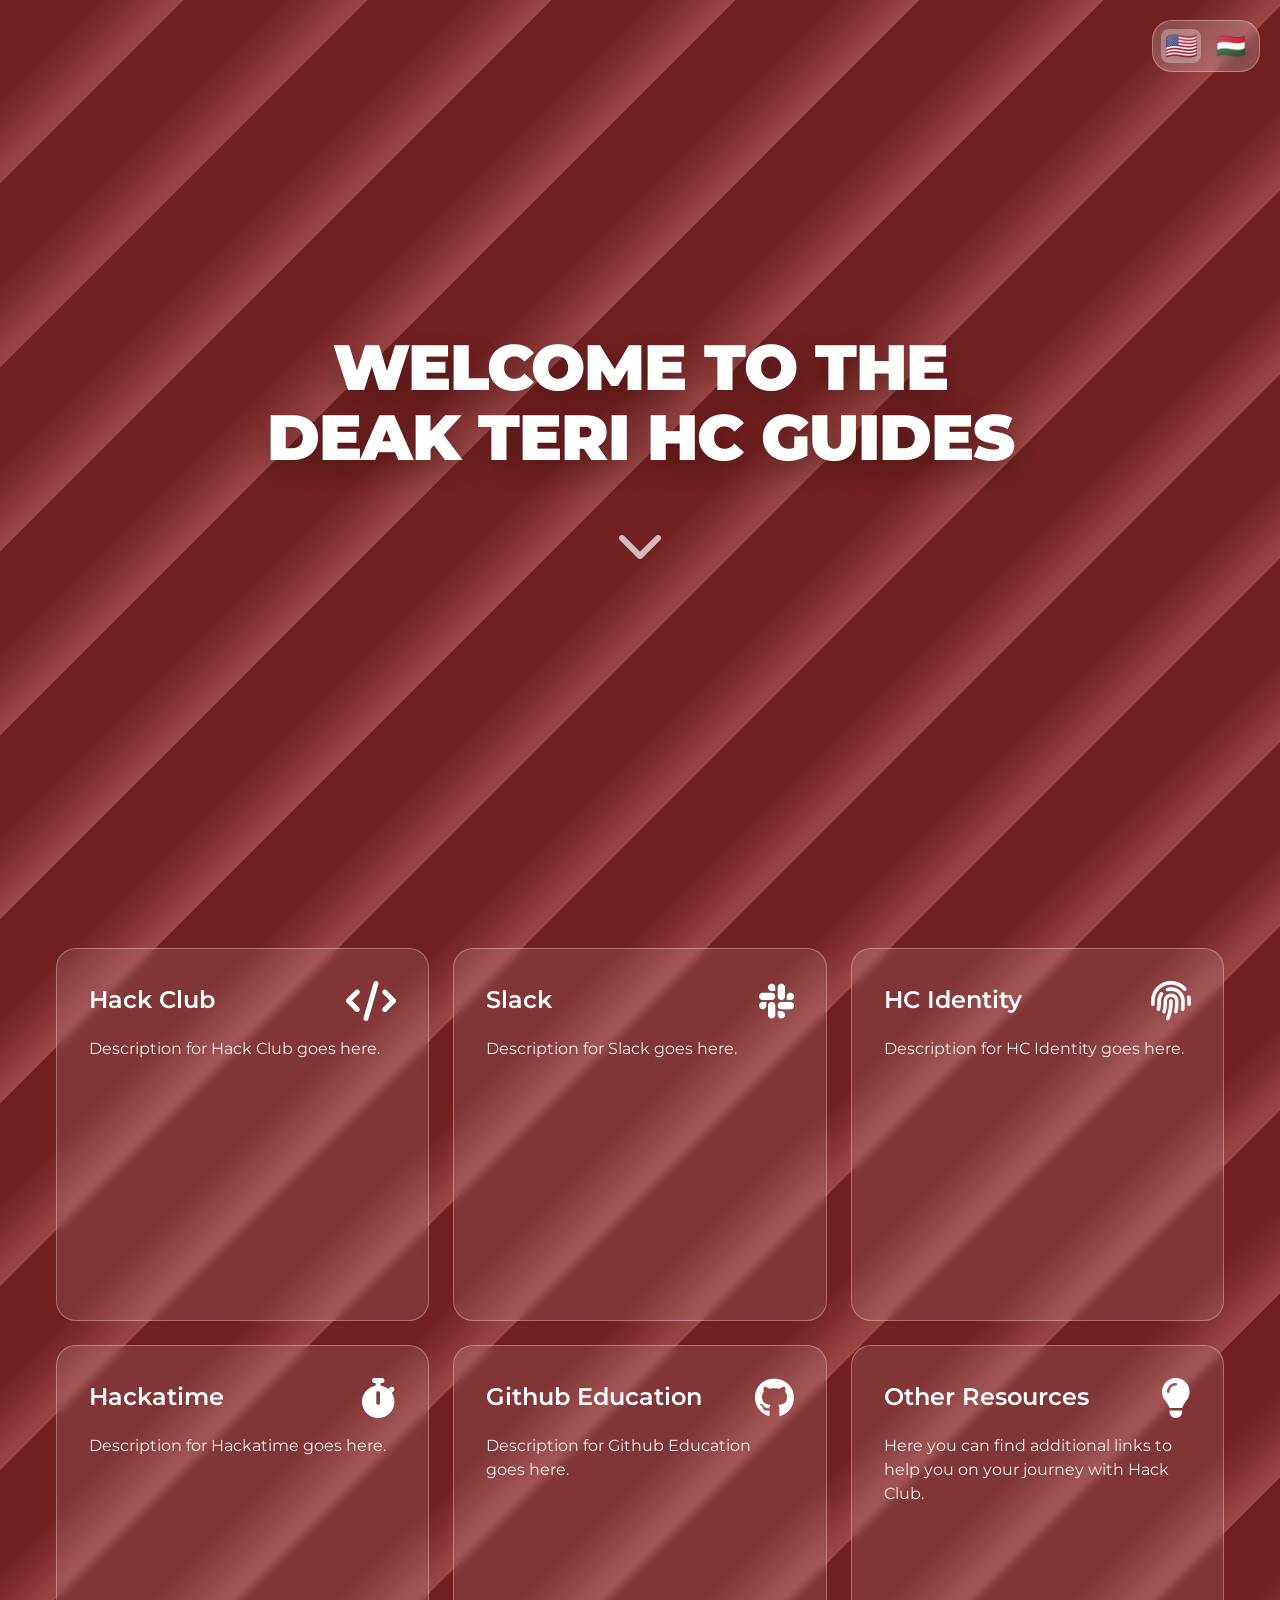
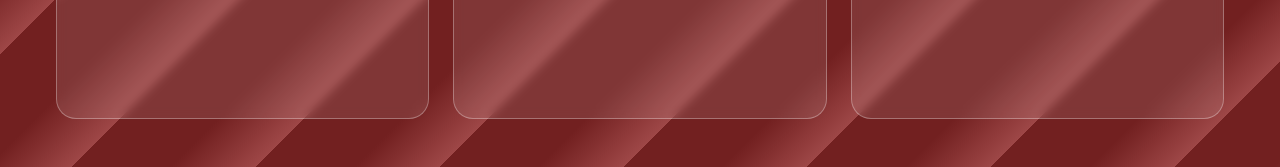
==== index.html @ 921fab76 "Modify the tiles' layout" ====
<!doctype html>
<html lang="en">
<head>
    <meta charset="utf-8" />
    <meta name="viewport" content="width=device-width,initial-scale=1" />
    <title>HC Guides</title>
    <link rel="stylesheet" href="https://cdnjs.cloudflare.com/ajax/libs/font-awesome/6.5.1/css/all.min.css">
    <link rel="stylesheet" href="css/styles.css">
</head>
<body>
    <div class="lang-toggle-container">
        <div class="lang-bg"></div>
        <div class="lang-option" id="lang-en" onclick="setLanguage('en')">
            <span class="flag-icon">🇺🇸</span>
        </div>
        <div class="lang-option" id="lang-hu" onclick="setLanguage('hu')">
            <span class="flag-icon">🇭🇺</span>
        </div>
    </div>

    <section class="welcome-screen">
        <h1 class="glassy-text" data-i18n="website-title">Welcome to the Deak Teri HC Guides</h1>
        <i class="fa-solid fa-chevron-down scroll-indicator"></i>
    </section>

    <main class="hero">
        <div class="tile-grid">
            <a href="guides/hack-club.html" class="tile">
                <div class="tile-header">
                    <h2>Hack Club</h2>
                    <i class="fa-solid fa-code"></i>
                </div>
                <p class="tile-description">Description for Hack Club goes here.</p>
            </a>
            <a href="guides/slack.html" class="tile">
                <div class="tile-header">
                    <h2>Slack</h2>
                    <i class="fa-brands fa-slack"></i>
                </div>
                <p class="tile-description">Description for Slack goes here.</p>
            </a>
            <a href="guides/hc-identity.html" class="tile">
                <div class="tile-header">
                    <h2>HC Identity</h2>
                    <i class="fa-solid fa-fingerprint"></i>
                </div>
                <p class="tile-description">Description for HC Identity goes here.</p>
            </a>
            <a href="guides/hackatime.html" class="tile">
                <div class="tile-header">
                    <h2>Hackatime</h2>
                    <i class="fa-solid fa-stopwatch"></i>
                </div>
                <p class="tile-description">Description for Hackatime goes here.</p>
            </a>
            <a href="guides/github-education.html" class="tile">
                <div class="tile-header">
                    <h2>Github Education</h2>
                    <i class="fa-brands fa-github"></i>
                </div>
                <p class="tile-description">Description for Github Education goes here.</p>
            </a>
            <a href="guides/other-resources.html" class="tile">
                <div class="tile-header">
                    <h2 data-i18n="other-resources-title">Other Resources</h2>
                    <i class="fa-solid fa-lightbulb"></i>
                </div>
                <p class="tile-description" data-i18n="other-resources-intro">Description for Other Resources goes here.</p>
            </a>
        </div>
    </main>

    <script src="js/i18n.js"></script>
    <script src="js/main.js"></script>
</body>
</html>
---- css/styles.css ----
@import url('https://fonts.googleapis.com/css2?family=Montserrat:wght@700;900&display=swap');

:root {
    --color-medium: #9e4747;
    --color-strong: #722020;
    --color-light: #f2dcdc;
    --text-color: #333;
    --sidebar-width: 250px;
}

* {
    box-sizing: border-box;
    margin: 0;
    padding: 0;
}

body {
    font-family: system-ui, -apple-system, Segoe UI, Roboto, 'Helvetica Neue', Arial, sans-serif;
    background-color: var(--color-strong);
    background-image: repeating-linear-gradient(
        135deg,
        var(--color-strong) 0px,
        var(--color-strong) 60px,
        #72202099 70px,
        var(--color-medium) 130px
    );
    color: var(--text-color);
    line-height: 1.6;
    min-height: 100vh;
}

a {
    text-decoration: none;
    color: inherit;
}

.lang-toggle-container {
    position: absolute;
    top: 20px;
    right: 20px;
    display: flex;
    gap: 10px;
    background: rgba(255, 255, 255, 0.2);
    padding: 8px;
    border-radius: 20px;
    backdrop-filter: blur(5px);
    z-index: 1000;
    border: 1px solid rgba(255, 255, 255, 0.3);
}

.lang-bg {
    position: absolute;
    top: 8px;
    left: 8px;
    width: 40px;
    height: 34px;
    background-color: rgba(255, 255, 255, 0.3);
    border-radius: 8px;
    transition: transform 0.3s ease;
    z-index: 0;
}

.lang-toggle-container[data-active-lang="hu"] .lang-bg {
    transform: translateX(50px);
}

.lang-option {
    cursor: pointer;
    padding: 5px;
    border-radius: 50%;
    transition: all 0.3s ease;
    display: flex;
    align-items: center;
    justify-content: center;
    position: relative;
    z-index: 1;
}

.lang-option.active {
    transform: scale(1.1);
}

.flag-icon {
    font-size: 1.5rem;
    line-height: 1;
    display: inline-block;
    filter: drop-shadow(0 2px 4px rgba(0,0,0,0.1));
}


.welcome-screen {
    height: 100vh;
    width: 100%;
    background-color: transparent;
    display: flex;
    flex-direction: column;
    justify-content: center;
    align-items: center;
    text-align: center;
    padding: 2rem;
}

.scroll-indicator {
    font-size: 3rem;
    color: rgba(255, 255, 255, 0.7);
    margin-top: 3rem;
    animation: jump 2s infinite;
    cursor: pointer;
}

@keyframes jump {
    0%, 20%, 50%, 80%, 100% {
        transform: translateY(0);
    }
    40% {
        transform: translateY(-20px);
    }
    60% {
        transform: translateY(-10px);
    }
}

.glassy-text {
    font-family: 'Montserrat', sans-serif;
    font-size: 4rem;
    font-weight: 900;
    text-transform: uppercase;
    color: #ffffff;
    text-shadow: 0 10px 30px rgba(0, 0, 0, 0.3);
    letter-spacing: -1px;
    max-width: 800px;
    line-height: 1.1;
}

.hero {
    text-align: center;
    padding: 3rem 1rem;
    background-color: transparent;
}

.hero h1 {
    margin-bottom: 2rem;
    font-size: 2.5rem;
    display: none;
}

.tile-grid {
    display: grid;
    grid-template-columns: repeat(auto-fit, minmax(280px, 1fr));
    gap: 1.5rem;
    max-width: 1200px;
    margin: 0 auto;
    padding: 0 1rem;
}

.tile {
    display: flex;
    flex-direction: column;
    align-items: flex-start;
    justify-content: flex-start;
    padding: 2rem;
    border-radius: 20px;
    color: #ffffff;
    text-align: left;
    background: rgba(255, 255, 255, 0.1);
    backdrop-filter: blur(5px);
    border: 1px solid rgba(255, 255, 255, 0.3);
    aspect-ratio: 1 / 1;
    font-family: 'Montserrat', sans-serif;
    opacity: 0;
    transform: translateY(20px);
    transition: opacity 0.6s ease-out, transform 0.6s ease-out, background 0.3s, box-shadow 0.3s;
}

.tile.visible {
    opacity: 1;
    transform: translateY(0);
}

.tile:nth-child(1) { transition-delay: 0.1s; }
.tile:nth-child(2) { transition-delay: 0.2s; }
.tile:nth-child(3) { transition-delay: 0.3s; }
.tile:nth-child(4) { transition-delay: 0.4s; }
.tile:nth-child(5) { transition-delay: 0.5s; }
.tile:nth-child(6) { transition-delay: 0.6s; }

.tile.visible:hover {
    transform: translateY(-5px);
    background: rgba(255, 255, 255, 0.2);
    box-shadow: 0 10px 20px rgba(0,0,0,0.2);
}

.tile-header {
    display: flex;
    justify-content: space-between;
    align-items: flex-start;
    width: 100%;
    margin-bottom: 1rem;
}

.tile i {
    font-size: 2.5rem;
    margin: 0;
}

.tile h2 {
    font-size: 1.5rem;
    font-weight: 600;
    margin-right: 1rem;
}

.tile-description {
    font-size: 1rem;
    line-height: 1.5;
    opacity: 0.9;
}

@media (max-width: 768px) {
    .glassy-text {
        font-size: 2.5rem;
    }
}

.guide-container {
    display: flex;
    min-height: calc(100vh - 70px); 
}

.sidebar {
    width: var(--sidebar-width);
    background-color: #fff;
    border-right: 1px solid #ddd;
    padding: 1rem;
    flex-shrink: 0;
    transition: transform 0.3s ease;
}

.sidebar ul {
    list-style: none;
}

.sidebar li {
    margin-bottom: 0.5rem;
}

.sidebar a {
    display: block;
    padding: 0.75rem 1rem;
    border-radius: 4px;
    color: #555;
    font-weight: 500;
}

.sidebar a:hover, .sidebar a.active {
    background-color: var(--color-light);
    color: #000;
}

.content {
    flex-grow: 1;
    padding: 2rem;
    max-width: 900px;
    margin: 0 auto;
}

.content h1 {
    margin-bottom: 1.5rem;
    color: var(--color-strong);
    border-bottom: 2px solid var(--color-light);
    padding-bottom: 0.5rem;
}

.content h2 {
    margin-top: 2rem;
    margin-bottom: 1rem;
    color: var(--color-medium);
}

.content p {
    margin-bottom: 1rem;
}

.menu-toggle {
    display: none;
    font-size: 1.5rem;
    cursor: pointer;
    margin-right: 1rem;
}

@media (max-width: 768px) {
    .menu-toggle {
        display: block;
    }

    .sidebar {
        position: fixed;
        top: 70px;
        left : 0;
        bottom: 0;
        transform: translateX(-100%);
        z-index: 900;
        width: 80%;
        max-width: 300px;
        box-shadow: 2px 0 5px rgba(0,0,0,0.1);
    }

    .sidebar.open {
        transform: translateX(0);
    }
    
    .tile-grid {
        grid-template-columns: 1fr;
    }
}
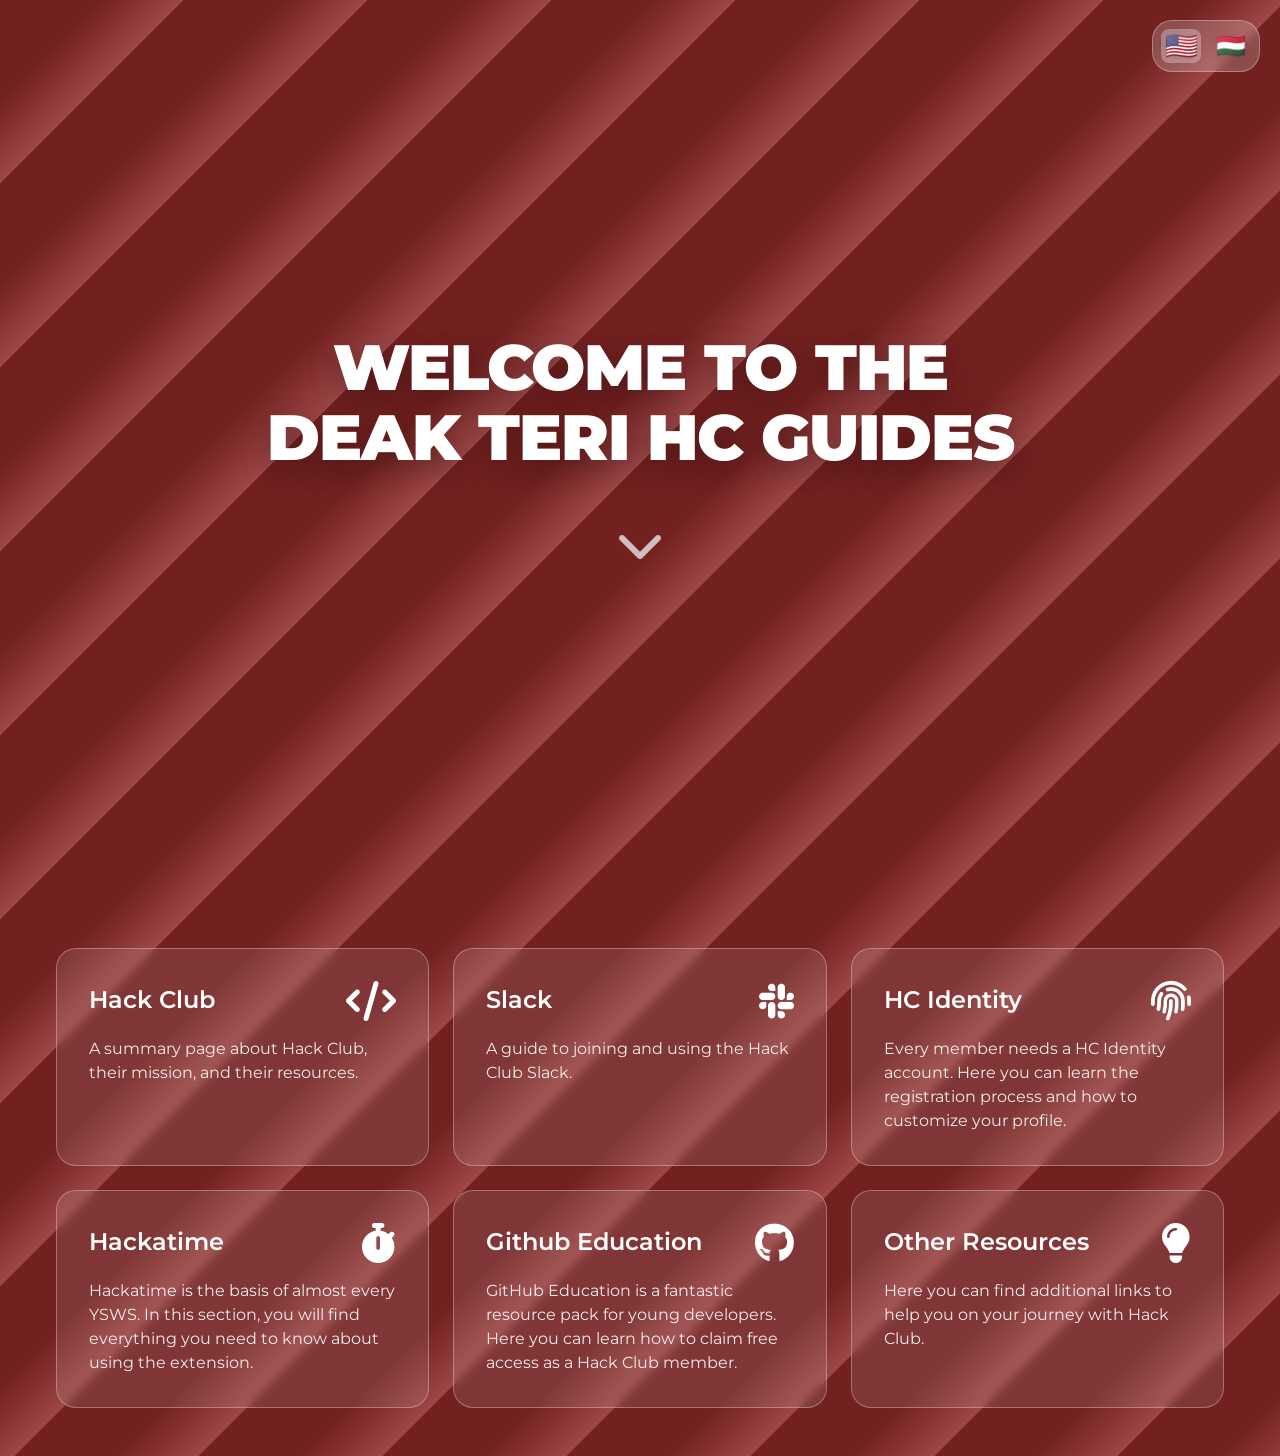
==== commit ec362682: "Add tile description and modify the tiles' size" ====
--- a/index.html
+++ b/index.html
@@ -20,7 +20,7 @@
 
     <section class="welcome-screen">
         <h1 class="glassy-text" data-i18n="website-title">Welcome to the Deak Teri HC Guides</h1>
-        <i class="fa-solid fa-chevron-down scroll-indicator"></i>
+        <i id="scroll-arrow" class="fa-solid fa-chevron-down scroll-indicator" role="button" tabindex="0"></i>
     </section>
 
     <main class="hero">
@@ -30,35 +30,35 @@
                     <h2>Hack Club</h2>
                     <i class="fa-solid fa-code"></i>
                 </div>
-                <p class="tile-description">Description for Hack Club goes here.</p>
+                <p class="tile-description" data-i18n="hack-club-intro">Description for Hack Club goes here.</p>
             </a>
             <a href="guides/slack.html" class="tile">
                 <div class="tile-header">
                     <h2>Slack</h2>
                     <i class="fa-brands fa-slack"></i>
                 </div>
-                <p class="tile-description">Description for Slack goes here.</p>
+                <p class="tile-description" data-i18n="slack-intro">Description for Slack goes here.</p>
             </a>
             <a href="guides/hc-identity.html" class="tile">
                 <div class="tile-header">
                     <h2>HC Identity</h2>
                     <i class="fa-solid fa-fingerprint"></i>
                 </div>
-                <p class="tile-description">Description for HC Identity goes here.</p>
+                <p class="tile-description" data-i18n="hc-identity-intro">Description for HC Identity goes here.</p>
             </a>
             <a href="guides/hackatime.html" class="tile">
                 <div class="tile-header">
                     <h2>Hackatime</h2>
                     <i class="fa-solid fa-stopwatch"></i>
                 </div>
-                <p class="tile-description">Description for Hackatime goes here.</p>
+                <p class="tile-description" data-i18n="hackatime-intro">Description for Hackatime goes here.</p>
             </a>
             <a href="guides/github-education.html" class="tile">
                 <div class="tile-header">
                     <h2>Github Education</h2>
                     <i class="fa-brands fa-github"></i>
                 </div>
-                <p class="tile-description">Description for Github Education goes here.</p>
+                <p class="tile-description" data-i18n="github-education-intro">Description for Github Education goes here.</p>
             </a>
             <a href="guides/other-resources.html" class="tile">
                 <div class="tile-header">
--- a/css/styles.css
+++ b/css/styles.css
@@ -165,7 +165,6 @@
     background: rgba(255, 255, 255, 0.1);
     backdrop-filter: blur(5px);
     border: 1px solid rgba(255, 255, 255, 0.3);
-    aspect-ratio: 1 / 1;
     font-family: 'Montserrat', sans-serif;
     opacity: 0;
     transform: translateY(20px);
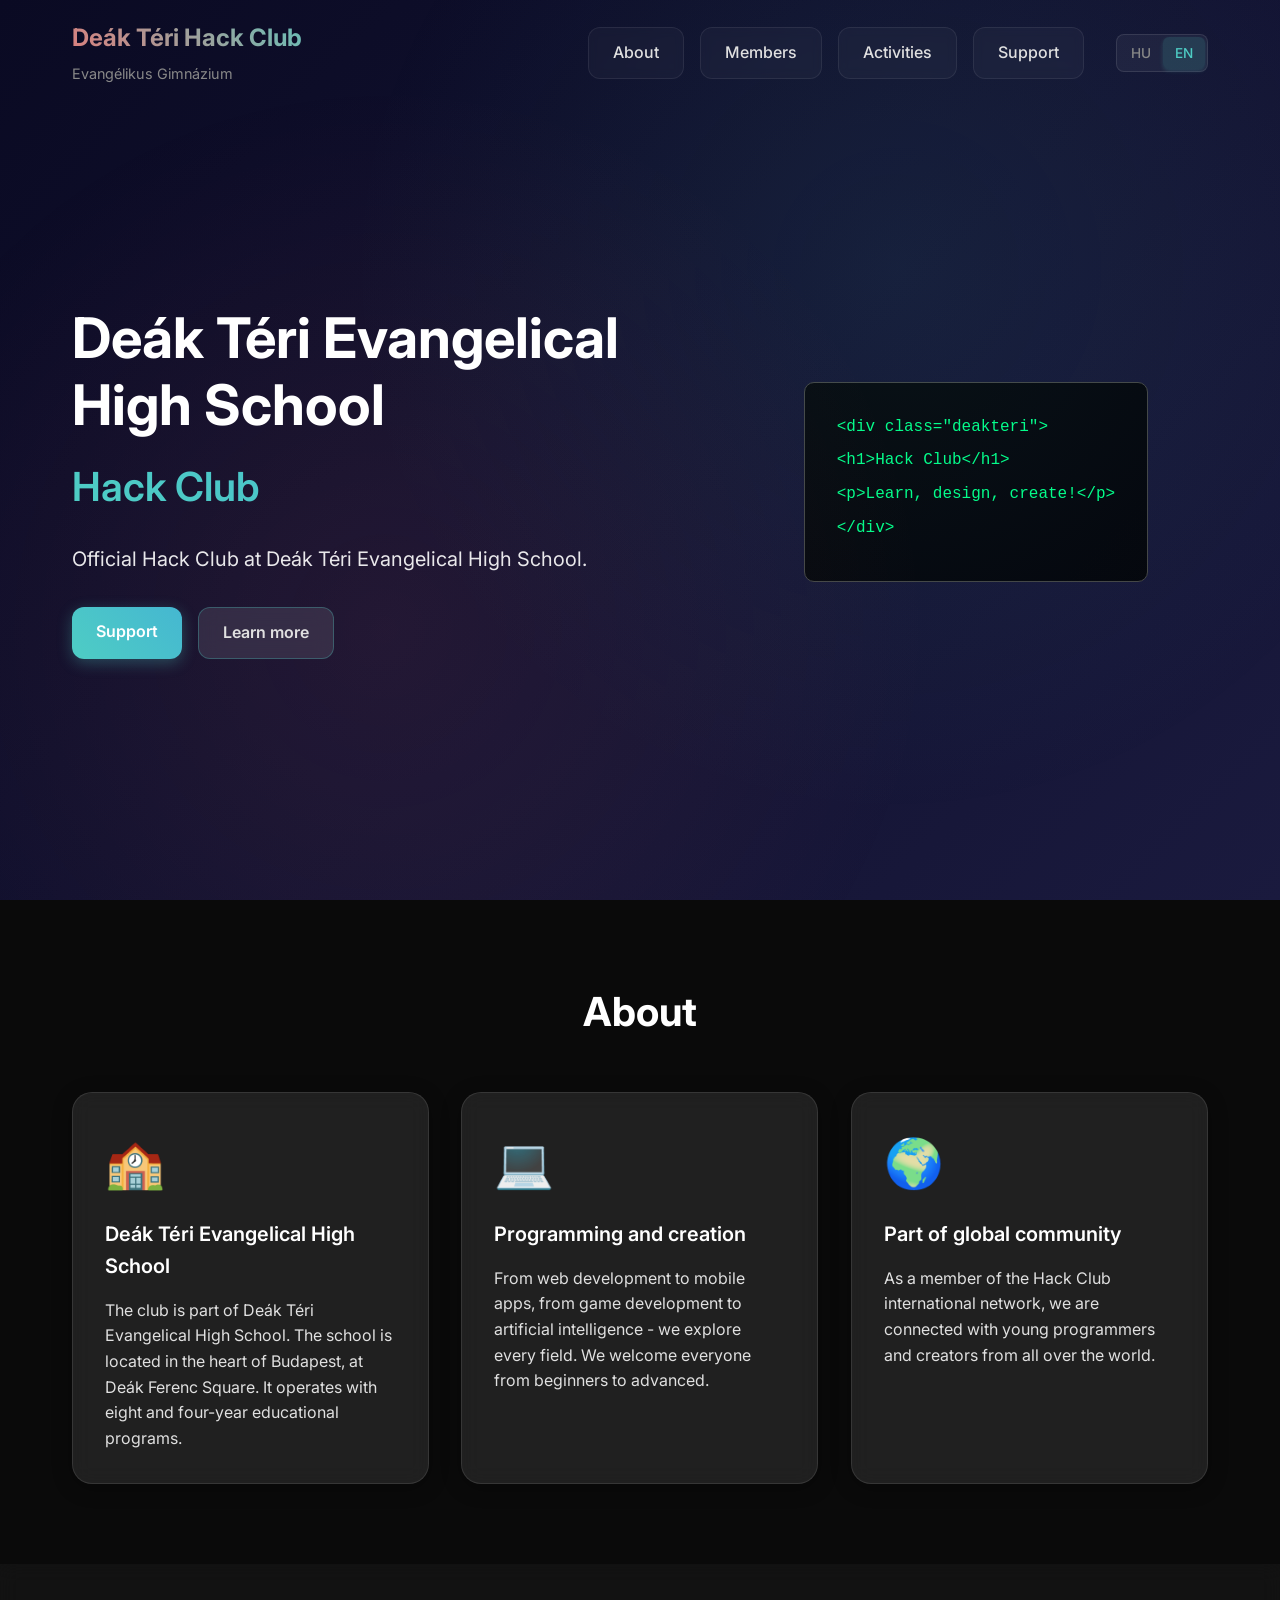
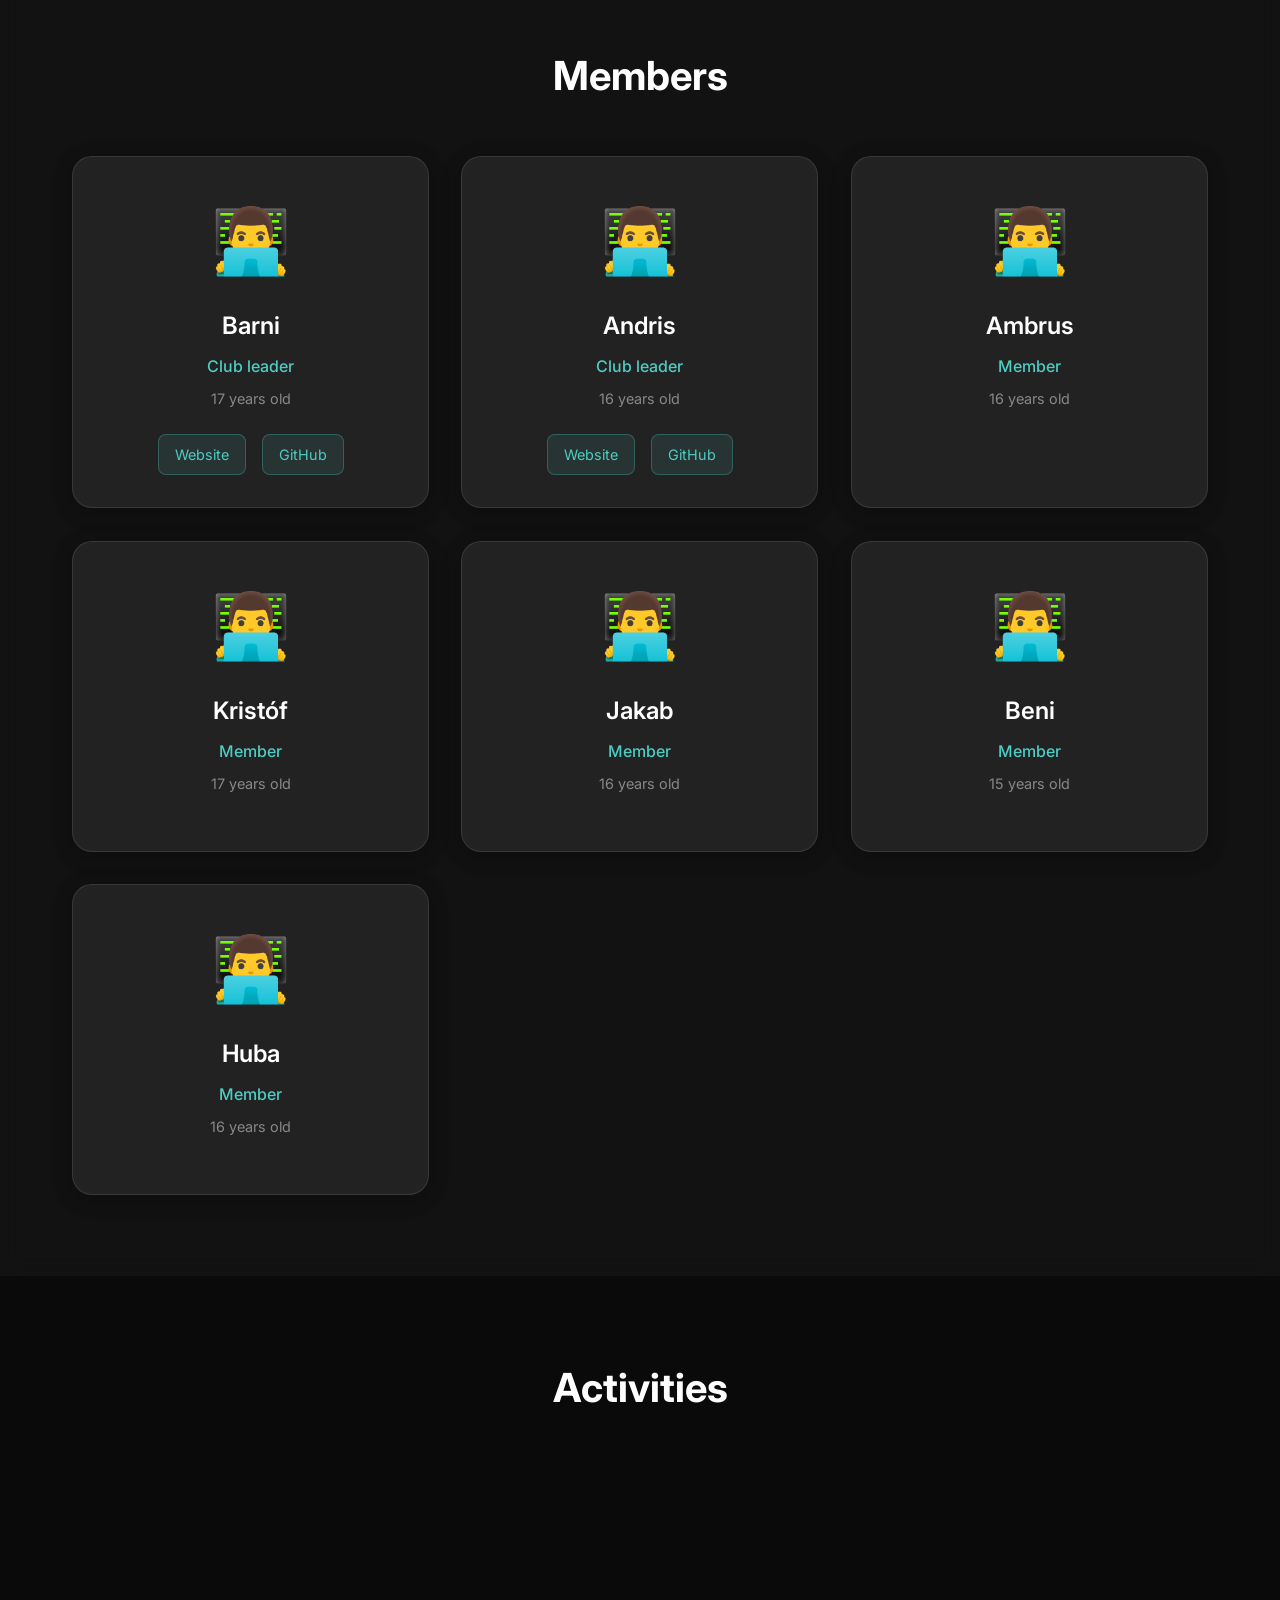
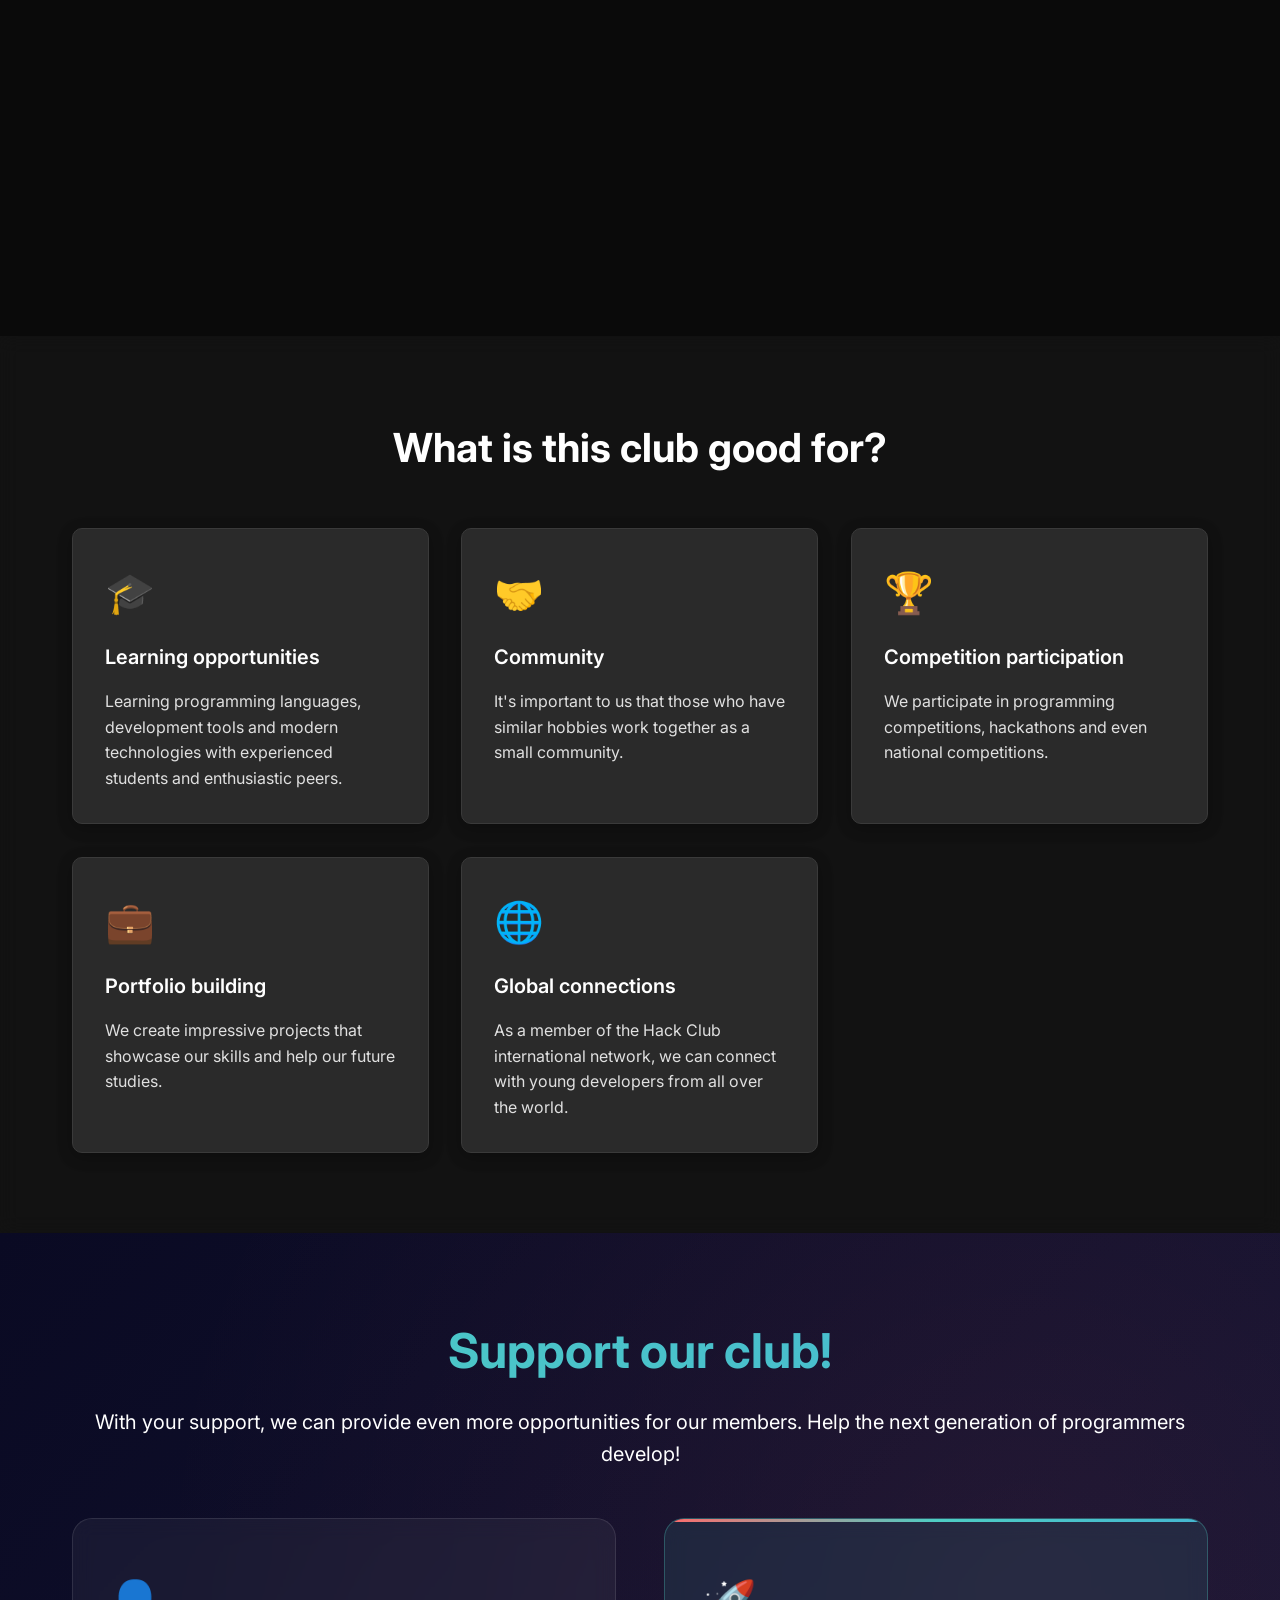
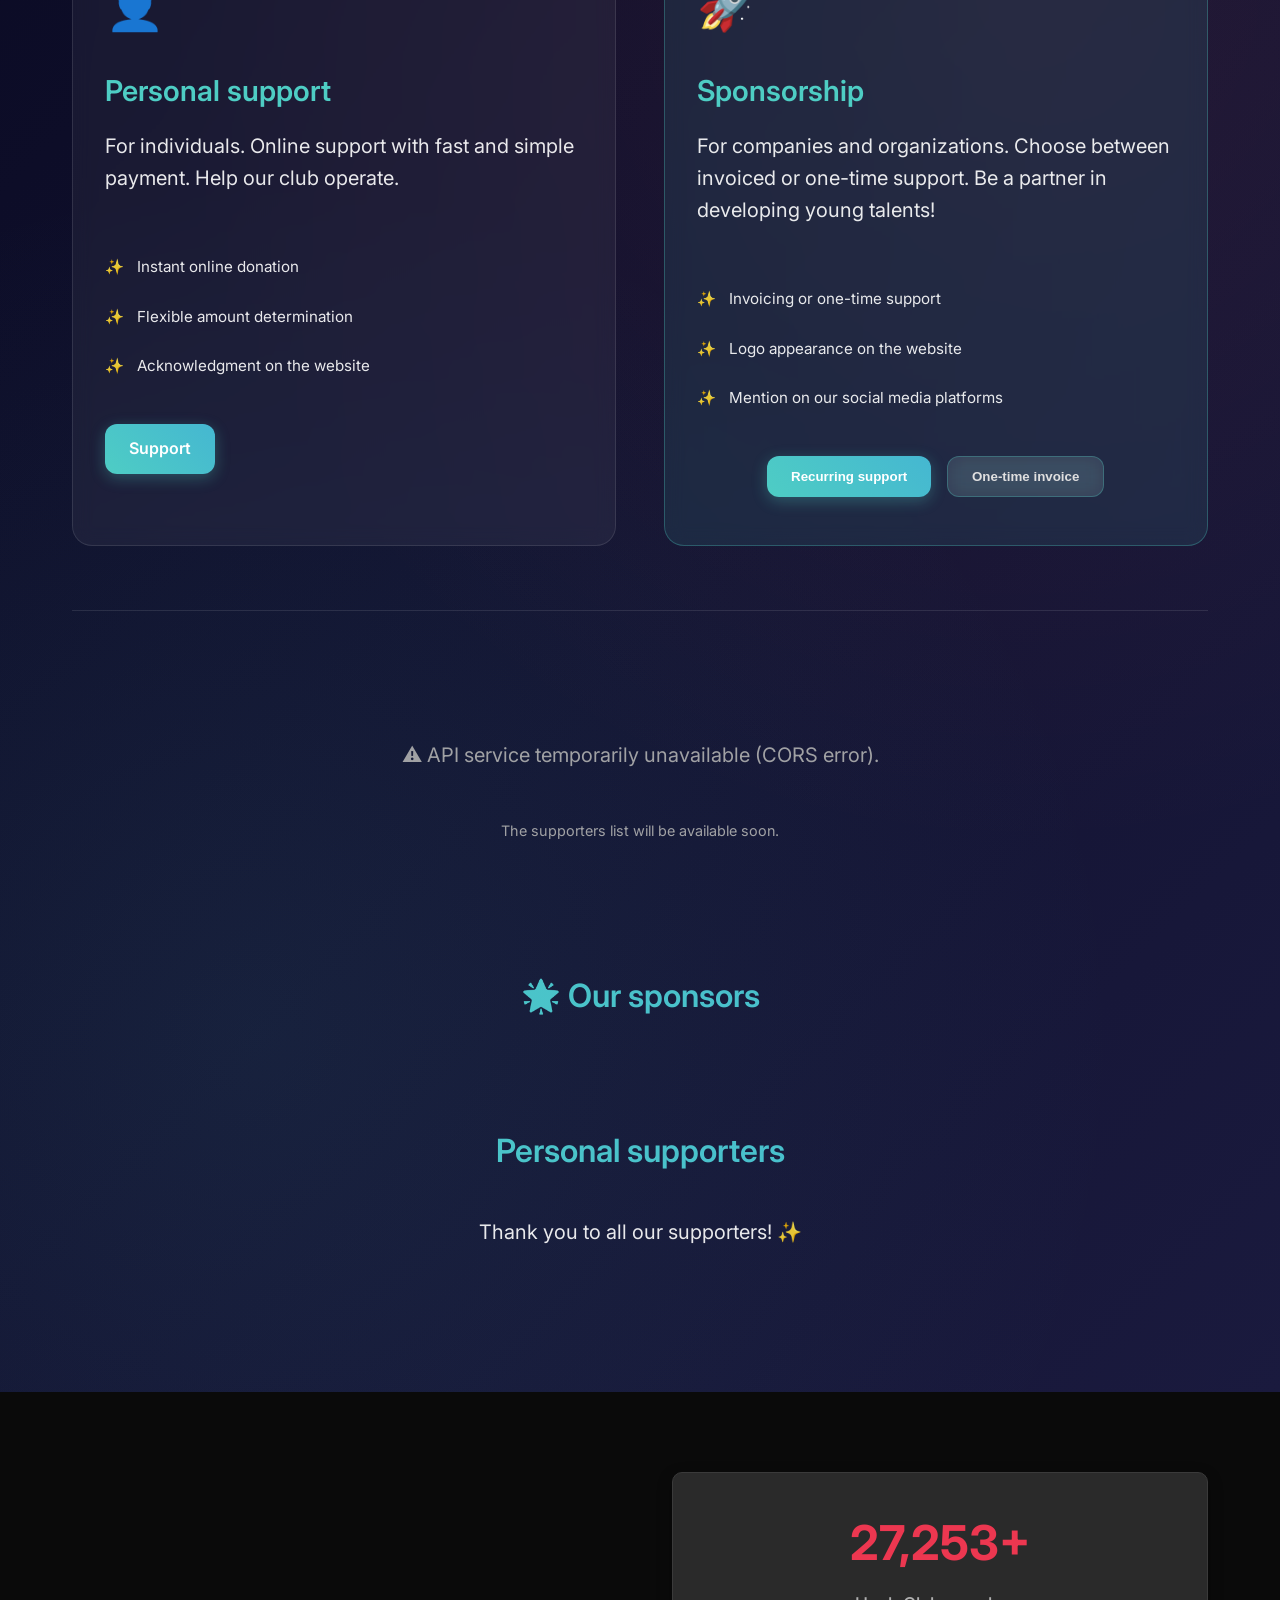
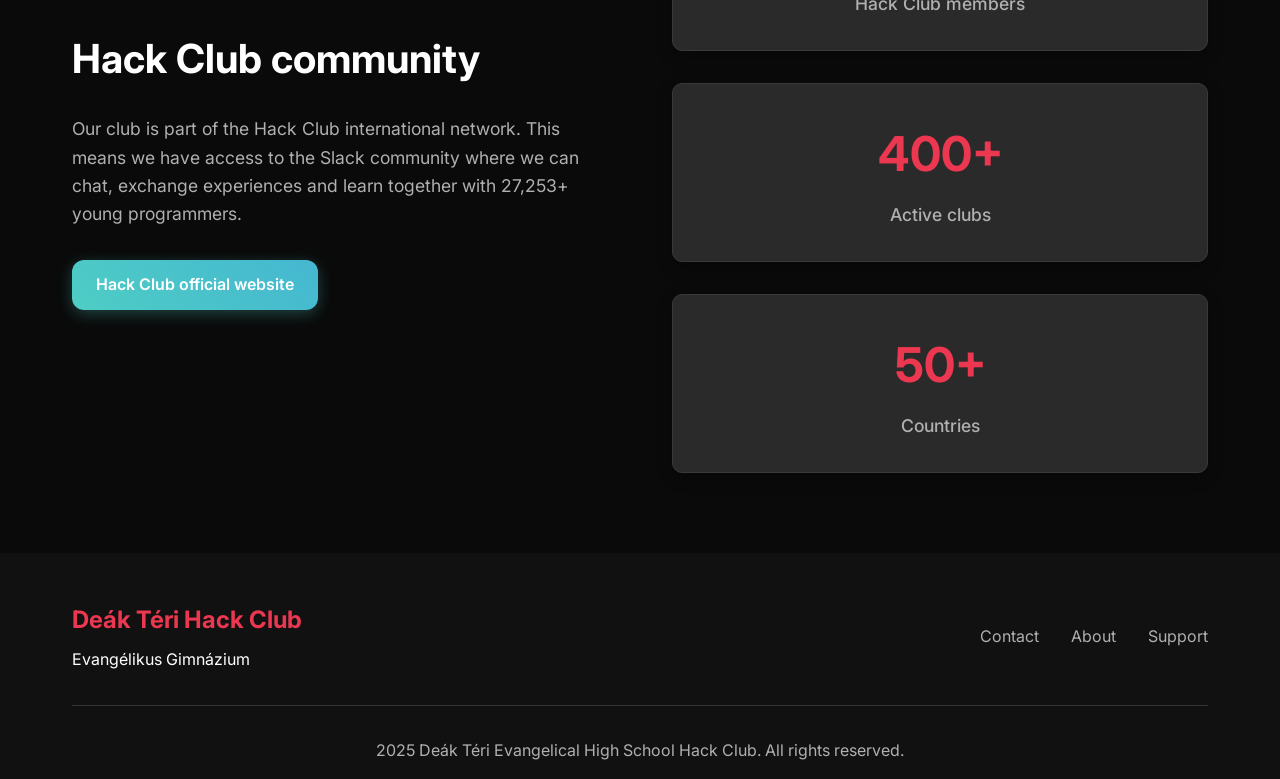
==== commit 8966dbb1: "Revert "Guides"" ====
--- a/index.html
+++ b/index.html
@@ -1,76 +1,633 @@
-<!doctype html>
-<html lang="en">
+<!DOCTYPE html>
+<html lang="hu">
 <head>
-    <meta charset="utf-8" />
-    <meta name="viewport" content="width=device-width,initial-scale=1" />
-    <title>HC Guides</title>
-    <link rel="stylesheet" href="https://cdnjs.cloudflare.com/ajax/libs/font-awesome/6.5.1/css/all.min.css">
-    <link rel="stylesheet" href="css/styles.css">
+    <meta charset="UTF-8">
+    <meta name="viewport" content="width=device-width, initial-scale=1.0">
+    <title>Deák Téri Hack Club</title>
+    <link href="https://fonts.googleapis.com/css2?family=Inter:wght@300;400;500;600;700&display=swap" rel="stylesheet">
+    <link rel="stylesheet" href="style.css">
+    <link rel="shortcut icon" href="icon.ico" type="image/x-icon">
+    <script src="translations.js"></script>
 </head>
 <body>
-    <div class="lang-toggle-container">
-        <div class="lang-bg"></div>
-        <div class="lang-option" id="lang-en" onclick="setLanguage('en')">
-            <span class="flag-icon">🇺🇸</span>
-        </div>
-        <div class="lang-option" id="lang-hu" onclick="setLanguage('hu')">
-            <span class="flag-icon">🇭🇺</span>
+    <header class="header">
+        <nav class="nav">
+            <div class="nav-brand">
+                <h1>Deák Téri Hack Club</h1>
+                <span>Evangélikus Gimnázium</span>
+            </div>
+            <div class="nav-links">
+                <a href="#about" data-i18n="nav.about">Rólunk</a>
+                <a href="#members" data-i18n="nav.members">Tagjaink</a>
+                <a href="#activities" data-i18n="nav.activities">Tevékenységeink</a>
+                <a href="#donate" data-i18n="nav.donate">Támogatás</a>
+            </div>
+        </nav>
+    </header>
+
+    <section class="hero">
+        <div class="hero-content">
+            <h1 class="hero-title" data-i18n="hero.title">Deák Téri Evangélikus Gimnázium</h1>
+            <h2 class="hero-subtitle" data-i18n="hero.subtitle">Hack Club</h2>
+            <p class="hero-description" data-i18n="hero.description">
+                Hivatalos Hack Club a Deák Téri Evangélikus Gimnáziumban. 
+            </p>
+            <div class="hero-buttons">
+                <a href="#donate" class="btn btn-primary" data-i18n="hero.btnSupport">Támogass</a>
+                <a href="#about" class="btn btn-secondary" data-i18n="hero.btnLearnMore">Tudj meg többet</a>
+            </div>
+        </div>
+        <div class="hero-image">
+            <div class="code-animation">
+                <div class="code-line">&lt;div class="deakteri"&gt;</div>
+                <div class="code-line">  &lt;h1&gt;Hack Club&lt;/h1&gt;</div>
+                <div class="code-line">  &lt;p&gt;<span data-i18n="hero.codeComment">Tanulj, tervezz, alkoss!</span>&lt;/p&gt;</div>
+                <div class="code-line">&lt;/div&gt;</div>
+            </div>
+        </div>
+    </section>
+
+    <section id="about" class="section">
+        <div class="container">
+            <h2 class="section-title" data-i18n="about.title">Rólunk</h2>
+            <div class="feature-grid">
+                <div class="feature-card">
+                    <div class="feature-icon">🏫</div>
+                    <h3 data-i18n="about.school.title">Deák Téri Evangélikus Gimnázium</h3>
+                    <p data-i18n="about.school.description">A klub a Deák Téri Evangélikus Gimnázium klubja. A iskola Budapest szívében, a Deák Ferenc téren található. Nyolc- és négyosztályos képzési formában működik.</p>
+                </div>
+                <div class="feature-card">
+                    <div class="feature-icon">💻</div>
+                    <h3 data-i18n="about.programming.title">Programozás és alkotás</h3>
+                    <p data-i18n="about.programming.description">Webfejlesztéstől mobil appokig, játékfejlesztéstől mesterséges intelligenciáig - minden területet felfedezünk. A kezdőktől a haladókig mindenkit szívesen látunk.</p>
+                </div>
+                <div class="feature-card">
+                    <div class="feature-icon">🌍</div>
+                    <h3 data-i18n="about.global.title">Globális közösség része</h3>
+                    <p data-i18n="about.global.description">A Hack Club nemzetközi hálózatának tagjaként kapcsolatban állunk világ minden tájáról érkező fiatal programozókkal és alkotókkal.</p>
+                </div>
+            </div>
+        </div>
+    </section>
+
+    <section id="members" class="section section-alt">
+        <div class="container">
+            <h2 class="section-title" data-i18n="members.title">Tagjaink</h2>
+            <div class="members-grid">
+                <div class="member-card">
+                    <div class="member-avatar">👨‍💻</div>
+                    <h3>Barni</h3>
+                    <p class="member-role" data-i18n="members.roles.leader">Klub vezető</p>
+                    <p class="member-age">17 <span data-i18n="members.age">éves</span></p>
+                    <div class="member-links">
+                        <a href="https://brand.masterbros.dev" target="_blank" class="member-website" data-i18n="members.website">Weboldal</a>
+                        <a href="https://github.com/bbarni2020" target="_blank" class="member-github" data-i18n="members.github">GitHub</a>
+                    </div>
+                </div>
+                <div class="member-card">
+                    <div class="member-avatar">👨‍💻</div>
+                    <h3>Andris</h3>
+                    <p class="member-role" data-i18n="members.roles.leader">Klub vezető</p>
+                    <p class="member-age">16 <span data-i18n="members.age">éves</span></p>
+                    <div class="member-links">
+                        <a href="https://brand.masterbros.dev" target="_blank" class="member-website" data-i18n="members.website">Weboldal</a>
+                        <a href="https://github.com/GitterHubber21" target="_blank" class="member-github" data-i18n="members.github">GitHub</a>
+                    </div>
+                </div>
+                <div class="member-card">
+                    <div class="member-avatar">👨‍💻</div>
+                    <h3>Ambrus</h3>
+                    <p class="member-role" data-i18n="members.roles.member">Tag</p>
+                    <p class="member-age">16 <span data-i18n="members.age">éves</span></p>
+                </div>
+                <div class="member-card">
+                    <div class="member-avatar">👨‍💻</div>
+                    <h3>Kristóf</h3>
+                    <p class="member-role" data-i18n="members.roles.member">Tag</p>
+                    <p class="member-age">17 <span data-i18n="members.age">éves</span></p>
+                </div>
+                <div class="member-card">
+                    <div class="member-avatar">👨‍💻</div>
+                    <h3>Jakab</h3>
+                    <p class="member-role" data-i18n="members.roles.member">Tag</p>
+                    <p class="member-age">16 <span data-i18n="members.age">éves</span></p>
+                </div>
+                <div class="member-card">
+                    <div class="member-avatar">👨‍💻</div>
+                    <h3>Beni</h3>
+                    <p class="member-role" data-i18n="members.roles.member">Tag</p>
+                    <p class="member-age">15 <span data-i18n="members.age">éves</span></p>
+                </div>
+                <div class="member-card">
+                    <div class="member-avatar">👨‍💻</div>
+                    <h3>Huba</h3>
+                    <p class="member-role" data-i18n="members.roles.member">Tag</p>
+                    <p class="member-age">16 <span data-i18n="members.age">éves</span></p>
+                </div>
+            </div>
+        </div>
+    </section>
+
+    <section id="activities" class="section">
+        <div class="container">
+            <h2 class="section-title" data-i18n="activities.title">Tevékenységeink</h2>
+            <div class="process-steps">
+                <div class="step">
+                    <div class="step-number">1</div>
+                    <div class="step-content">
+                        <h3 data-i18n="activities.meetings.title">Heti találkozók</h3>
+                        <p data-i18n="activities.meetings.description">Minden héten összejövünk, hogy új technológiákat tanuljunk, projekteken dolgozzunk és megosszuk egymással a tapasztalatainkat.</p>
+                    </div>
+                </div>
+                <div class="step">
+                    <div class="step-number">2</div>
+                    <div class="step-content">
+                        <h3 data-i18n="activities.projects.title">Projektmunkák</h3>
+                        <p data-i18n="activities.projects.description">Egyéni és csoportos projekteken is dolgozunk - weboldalaktól kezdve mobilalkalmazásokig és játékokig.</p>
+                    </div>
+                </div>
+                <div class="step">
+                    <div class="step-number">3</div>
+                    <div class="step-content">
+                        <h3 data-i18n="activities.competitions.title">Versenyeken való részvétel</h3>
+                        <p data-i18n="activities.competitions.description">Programozó versenyek, hackathonok és Hack Club események - aktívan részt veszünk a közösség életében.</p>
+                    </div>
+                </div>
+            </div>
+        </div>
+    </section>
+
+    <section id="benefits" class="section section-alt">
+        <div class="container">
+            <h2 class="section-title" data-i18n="benefits.title">Mire jó ez a klub?</h2>
+            <div class="benefits-grid">
+                <div class="benefit-card">
+                    <div class="benefit-icon">🎓</div>
+                    <h3 data-i18n="benefits.learning.title">Tanulási lehetőségek</h3>
+                    <p data-i18n="benefits.learning.description">Programozási nyelvek, fejlesztői eszközök és modern technológiák megismerése tapasztalt diákokkal és lelkes társakkal.</p>
+                </div>
+                <div class="benefit-card">
+                    <div class="benefit-icon">🤝</div>
+                    <h3 data-i18n="benefits.community.title">Közösség</h3>
+                    <p data-i18n="benefits.community.description">Fontos számunkra, hogy akiknek hasonló a hobbija, kis közösségként működjünk együtt.</p>
+                </div>
+                <div class="benefit-card">
+                    <div class="benefit-icon">🏆</div>
+                    <h3 data-i18n="benefits.competitions.title">Versenyeken való részvétel</h3>
+                    <p data-i18n="benefits.competitions.description">Részt veszünk programozó versenyeken, hackathonokban és akár országos megmérettetéseken is.</p>
+                </div>
+                <div class="benefit-card">
+                    <div class="benefit-icon">💼</div>
+                    <h3 data-i18n="benefits.portfolio.title">Portfólió építés</h3>
+                    <p data-i18n="benefits.portfolio.description">Lenyűgöző projekteket készítünk, amelyek bemutatják a képességeinket és segítik a jövőbeli tanulmányainkat.</p>
+                </div>
+                <div class="benefit-card">
+                    <div class="benefit-icon">🌐</div>
+                    <h3 data-i18n="benefits.global.title">Globális kapcsolatok</h3>
+                    <p data-i18n="benefits.global.description">A Hack Club nemzetközi hálózatának tagjaként kapcsolatba léphetünk világ minden tájáról érkező fiatal fejlesztőkkel.</p>
+                </div>
+            </div>
+        </div>
+    </section>
+
+    <section id="donate" class="section donate-section">
+        <div class="container">
+            <div class="donate-content">
+                <h2 class="animate-on-scroll" data-i18n="donate.title">Támogasd a klubunkat!</h2>
+                <p class="animate-on-scroll" data-i18n="donate.description">A te támogatásoddal még több lehetőséget tudunk biztosítani tagjainknak. Segítsd a következő generáció programozóinak fejlődését!</p>
+                <div class="donation-options">
+                    <div class="donation-card animate-on-scroll">
+                        <div class="donation-icon">👤</div>
+                        <h3 data-i18n="donate.personal.title">Személyes támogatás</h3>
+                        <p class="donation-description" data-i18n="donate.personal.description">
+                            Magánszemélyek részére. Online támogatás gyors és egyszerű fizetéssel. Segíts a klubunk működésében.
+                        </p>
+                        <ul data-i18n="donate.personal.features">
+                            <li>Azonnali online adományozás</li>
+                            <li>Rugalmas összeg meghatározás</li>
+                            <li>Köszönetnyilvánítás a weboldalon</li>
+                        </ul>
+                        <a href="https://hcb.hackclub.com/donations/start/deakteri" class="btn btn-primary" target="_blank" data-i18n="donate.personal.button">Támogatom</a>
+                    </div>
+                    <div class="donation-card featured animate-on-scroll">
+                        <div class="donation-icon">🚀</div>
+                        <h3 data-i18n="donate.sponsorship.title">Szponzorálás</h3>
+                        <p class="donation-description" data-i18n="donate.sponsorship.description">
+                            Vállalatok és szervezetek részére. Válassz a számlázásos vagy egyszeri támogatás között. Legyél partnere a fiatal tehetségek fejlesztésének!
+                        </p>
+                        <ul data-i18n="donate.sponsorship.features">
+                            <li>Számlázás vagy egyszeri támogatás</li>
+                            <li>Logo megjelenés a weboldalon</li>
+                            <li>Említés közösségi média felületeinken</li>
+                        </ul>
+                        <div class="sponsor-options">
+                            <button class="btn btn-primary" onclick="openInvoiceForm('recurring')" data-i18n="donate.sponsorship.recurring">Rendszeres támogatás</button>
+                            <button class="btn btn-secondary" onclick="openInvoiceForm('onetime')" data-i18n="donate.sponsorship.onetime">Egyszeri számla</button>
+                        </div>
+                    </div>
+                </div>
+                
+                <div id="supporters" class="supporters-section" style="margin-top: 4rem;">
+                    <div id="supporters-loading" class="supporters-loading">
+                        <div class="loading-spinner"></div>
+                        <p data-i18n="donate.supporters.loading">Támogatók betöltése...</p>
+                    </div>
+                    
+                    <div class="supporters-category" id="sponsors-category">
+                        <h3 class="supporters-subtitle" data-i18n="donate.supporters.sponsors">🌟 Szponzoraink</h3>
+                        <div class="sponsors-grid">
+                        </div>
+                    </div>
+
+                    <div class="supporters-category" id="donators-category">
+                        <h3 class="supporters-subtitle" data-i18n="donate.supporters.donators">Személyes támogatóink</h3>
+                        <div class="donators-grid">
+                        </div>
+                        <div class="supporters-note">
+                            <p data-i18n="donate.supporters.thanks">Köszönjük minden támogatónknak! ✨</p>
+                        </div>
+                    </div>
+                </div>
+            </div>
+        </div>
+    </section>
+
+    <section class="section">
+        <div class="container">
+            <div class="community-content">
+                <div class="community-text">
+                    <h2 data-i18n="community.title">Hack Club közösség</h2>
+                    <p data-i18n="community.description">Klubunk a Hack Club nemzetközi hálózatának része. Ez azt jelenti, hogy hozzáférünk a Slack közösséghez, ahol 27,253+ fiatal programozóval beszélgethetünk, tapasztalatokat cserélhetünk és együtt tanulhatunk.</p>
+                    <a href="https://hackclub.com/" class="btn btn-primary" target="_blank" data-i18n="community.button">Hack Club hivatalos oldala</a>
+                </div>
+                <div class="community-stats">
+                    <div class="stat">
+                        <div class="stat-number">27,253+</div>
+                        <div class="stat-label" data-i18n="community.stats.members">Hack Club tag</div>
+                    </div>
+                    <div class="stat">
+                        <div class="stat-number">400+</div>
+                        <div class="stat-label" data-i18n="community.stats.clubs">Aktív klub</div>
+                    </div>
+                    <div class="stat">
+                        <div class="stat-number">50+</div>
+                        <div class="stat-label" data-i18n="community.stats.countries">Ország</div>
+                    </div>
+                </div>
+            </div>
+        </div>
+    </section>
+
+    <footer class="footer">
+        <div class="container">
+            <div class="footer-content">
+                <div class="footer-brand">
+                    <h3>Deák Téri Hack Club</h3>
+                    <p>Evangélikus Gimnázium</p>
+                </div>
+                <div class="footer-links">
+                    <a href="mailto:contact@deakteri.club" data-i18n="footer.contact">Kapcsolat</a>
+                    <a href="#about" data-i18n="footer.about">Rólunk</a>
+                    <a href="#donate" data-i18n="footer.donate">Támogatás</a>
+                </div>
+            </div>
+            <div class="footer-bottom">
+                <p data-i18n="footer.copyright">&copy; 2025 Deák Téri Evangélikus Gimnázium Hack Club. Minden jog fenntartva.</p>
+            </div>
+        </div>
+    </footer>
+
+    <div id="invoiceModal" class="modal">
+        <div class="modal-content">
+            <div class="modal-header">
+                <h2 data-i18n="invoice.title">Számlázási adatok</h2>
+                <span class="close" onclick="closeInvoiceForm()">&times;</span>
+            </div>
+            <form id="invoiceForm" class="invoice-form">
+                <div class="form-section">
+                    <h3 data-i18n="invoice.sponsor">Szponzor adatok</h3>
+                    <div class="form-group">
+                        <label for="companyName" data-i18n="invoice.companyName">Név (vállalatieknál cégnév) *</label>
+                        <input type="text" id="companyName" name="companyName" placeholder="pl. Raviga Capital" required>
+                    </div>
+                    <div class="form-group">
+                        <label for="contactEmail" data-i18n="invoice.contactEmail">Kapcsolattartó email (számlázási cím) *</label>
+                        <input type="email" id="contactEmail" name="contactEmail" placeholder="pl. peter.gregory@ravigacapital.com" required>
+                    </div>
+                    <div class="form-group">
+                        <label for="streetAddress" data-i18n="invoice.streetAddress">Utca, házszám *</label>
+                        <input type="text" id="streetAddress" name="streetAddress" placeholder="pl. Kossuth Lajos tér 16-17." required>
+                    </div>
+                    <div class="form-group">
+                        <label for="suite" data-i18n="invoice.suite">Emelet/Iroda</label>
+                        <input type="text" id="suite" name="suite" placeholder="pl. 3. emelet">
+                    </div>
+                    <div class="form-row">
+                        <div class="form-group">
+                            <label for="city" data-i18n="invoice.city">Város *</label>
+                            <input type="text" id="city" name="city" placeholder="pl. Budapest" required>
+                        </div>
+                        <div class="form-group">
+                            <label for="state" data-i18n="invoice.state">Megye/Állam *</label>
+                            <input type="text" id="state" name="state" placeholder="pl. Pest megye" required>
+                        </div>
+                    </div>
+                    <div class="form-row">
+                        <div class="form-group">
+                            <label for="zip" data-i18n="invoice.zip">Irányítószám *</label>
+                            <input type="text" id="zip" name="zip" placeholder="pl. 1055" required>
+                        </div>
+                        <div class="form-group">
+                            <label for="country" data-i18n="invoice.country">Ország *</label>
+                            <select id="country" name="country" required>
+                                <option value="" data-i18n="invoice.selectCountry">Válassz országot</option>
+                                <option value="AD">Andorra</option>
+                                <option value="AE">Egyesült Arab Emírségek</option>
+                                <option value="AF">Afganisztán</option>
+                                <option value="AG">Antigua és Barbuda</option>
+                                <option value="AI">Anguilla</option>
+                                <option value="AL">Albánia</option>
+                                <option value="AM">Örményország</option>
+                                <option value="AO">Angola</option>
+                                <option value="AQ">Antarktisz</option>
+                                <option value="AR">Argentína</option>
+                                <option value="AS">Amerikai Szamoa</option>
+                                <option value="AT">Ausztria</option>
+                                <option value="AU">Ausztrália</option>
+                                <option value="AW">Aruba</option>
+                                <option value="AX">Åland-szigetek</option>
+                                <option value="AZ">Azerbajdzsán</option>
+                                <option value="BA">Bosznia-Hercegovina</option>
+                                <option value="BB">Barbados</option>
+                                <option value="BD">Banglades</option>
+                                <option value="BE">Belgium</option>
+                                <option value="BF">Burkina Faso</option>
+                                <option value="BG">Bulgária</option>
+                                <option value="BH">Bahrein</option>
+                                <option value="BI">Burundi</option>
+                                <option value="BJ">Benin</option>
+                                <option value="BL">Saint-Barthélemy</option>
+                                <option value="BM">Bermuda</option>
+                                <option value="BN">Brunei</option>
+                                <option value="BO">Bolívia</option>
+                                <option value="BQ">Bonaire, Sint Eustatius és Saba</option>
+                                <option value="BR">Brazília</option>
+                                <option value="BS">Bahama-szigetek</option>
+                                <option value="BT">Bhután</option>
+                                <option value="BV">Bouvet-sziget</option>
+                                <option value="BW">Botswana</option>
+                                <option value="BY">Belarusz</option>
+                                <option value="BZ">Belize</option>
+                                <option value="CA">Kanada</option>
+                                <option value="CC">Kókusz-szigetek</option>
+                                <option value="CD">Kongói Demokratikus Köztársaság</option>
+                                <option value="CF">Közép-afrikai Köztársaság</option>
+                                <option value="CG">Kongó</option>
+                                <option value="CH">Svájc</option>
+                                <option value="CI">Elefántcsontpart</option>
+                                <option value="CK">Cook-szigetek</option>
+                                <option value="CL">Chile</option>
+                                <option value="CM">Kamerun</option>
+                                <option value="CN">Kína</option>
+                                <option value="CO">Kolumbia</option>
+                                <option value="CR">Costa Rica</option>
+                                <option value="CU">Kuba</option>
+                                <option value="CV">Zöld-foki Köztársaság</option>
+                                <option value="CW">Curaçao</option>
+                                <option value="CX">Karácsony-sziget</option>
+                                <option value="CY">Ciprus</option>
+                                <option value="CZ">Csehország</option>
+                                <option value="DE">Németország</option>
+                                <option value="DJ">Dzsibuti</option>
+                                <option value="DK">Dánia</option>
+                                <option value="DM">Dominika</option>
+                                <option value="DO">Dominikai Köztársaság</option>
+                                <option value="DZ">Algéria</option>
+                                <option value="EC">Ecuador</option>
+                                <option value="EE">Észtország</option>
+                                <option value="EG">Egyiptom</option>
+                                <option value="EH">Nyugat-Szahara</option>
+                                <option value="ER">Eritrea</option>
+                                <option value="ES">Spanyolország</option>
+                                <option value="ET">Etiópia</option>
+                                <option value="FI">Finnország</option>
+                                <option value="FJ">Fidzsi</option>
+                                <option value="FK">Falkland-szigetek</option>
+                                <option value="FM">Mikronézia</option>
+                                <option value="FO">Feröer szigetek</option>
+                                <option value="FR">Franciaország</option>
+                                <option value="GA">Gabon</option>
+                                <option value="GB">Egyesült Királyság</option>
+                                <option value="GD">Grenada</option>
+                                <option value="GE">Grúzia</option>
+                                <option value="GF">Francia Guyana</option>
+                                <option value="GG">Guernsey</option>
+                                <option value="GH">Ghána</option>
+                                <option value="GI">Gibraltár</option>
+                                <option value="GL">Grönland</option>
+                                <option value="GM">Gambia</option>
+                                <option value="GN">Guinea</option>
+                                <option value="GP">Guadeloupe</option>
+                                <option value="GQ">Egyenlítői-Guinea</option>
+                                <option value="GR">Görögország</option>
+                                <option value="GS">Dél-Georgia és Dél-Sandwich-szigetek</option>
+                                <option value="GT">Guatemala</option>
+                                <option value="GU">Guam</option>
+                                <option value="GW">Guinea-Bissau</option>
+                                <option value="GY">Guyana</option>
+                                <option value="HK">Hongkong</option>
+                                <option value="HM">Heard-sziget és McDonald-szigetek</option>
+                                <option value="HN">Honduras</option>
+                                <option value="HR">Horvátország</option>
+                                <option value="HT">Haiti</option>
+                                <option value="HU">Magyarország</option>
+                                <option value="ID">Indonézia</option>
+                                <option value="IE">Írország</option>
+                                <option value="IL">Izrael</option>
+                                <option value="IM">Man-sziget</option>
+                                <option value="IN">India</option>
+                                <option value="IO">Brit Indiai-óceáni Terület</option>
+                                <option value="IQ">Irak</option>
+                                <option value="IR">Irán</option>
+                                <option value="IS">Izland</option>
+                                <option value="IT">Olaszország</option>
+                                <option value="JE">Jersey</option>
+                                <option value="JM">Jamaica</option>
+                                <option value="JO">Jordánia</option>
+                                <option value="JP">Japán</option>
+                                <option value="KE">Kenya</option>
+                                <option value="KG">Kirgizisztán</option>
+                                <option value="KH">Kambodzsa</option>
+                                <option value="KI">Kiribati</option>
+                                <option value="KM">Komorok</option>
+                                <option value="KN">Saint Kitts és Nevis</option>
+                                <option value="KP">Észak-Korea</option>
+                                <option value="KR">Dél-Korea</option>
+                                <option value="KW">Kuvait</option>
+                                <option value="KY">Kajmán-szigetek</option>
+                                <option value="KZ">Kazahsztán</option>
+                                <option value="LA">Laosz</option>
+                                <option value="LB">Libanon</option>
+                                <option value="LC">Saint Lucia</option>
+                                <option value="LI">Liechtenstein</option>
+                                <option value="LK">Srí Lanka</option>
+                                <option value="LR">Libéria</option>
+                                <option value="LS">Lesotho</option>
+                                <option value="LT">Litvánia</option>
+                                <option value="LU">Luxemburg</option>
+                                <option value="LV">Lettország</option>
+                                <option value="LY">Líbia</option>
+                                <option value="MA">Marokkó</option>
+                                <option value="MC">Monaco</option>
+                                <option value="MD">Moldova</option>
+                                <option value="ME">Montenegró</option>
+                                <option value="MF">Saint-Martin</option>
+                                <option value="MG">Madagaszkár</option>
+                                <option value="MH">Marshall-szigetek</option>
+                                <option value="MK">Észak-Macedónia</option>
+                                <option value="ML">Mali</option>
+                                <option value="MM">Mianmar</option>
+                                <option value="MN">Mongólia</option>
+                                <option value="MO">Makaó</option>
+                                <option value="MP">Északi Mariana-szigetek</option>
+                                <option value="MQ">Martinique</option>
+                                <option value="MR">Mauritánia</option>
+                                <option value="MS">Montserrat</option>
+                                <option value="MT">Málta</option>
+                                <option value="MU">Mauritius</option>
+                                <option value="MV">Maldív-szigetek</option>
+                                <option value="MW">Malawi</option>
+                                <option value="MX">Mexikó</option>
+                                <option value="MY">Malajzia</option>
+                                <option value="MZ">Mozambik</option>
+                                <option value="NA">Namíbia</option>
+                                <option value="NC">Új-Kaledónia</option>
+                                <option value="NE">Niger</option>
+                                <option value="NF">Norfolk-sziget</option>
+                                <option value="NG">Nigéria</option>
+                                <option value="NI">Nicaragua</option>
+                                <option value="NL">Hollandia</option>
+                                <option value="NO">Norvégia</option>
+                                <option value="NP">Nepál</option>
+                                <option value="NR">Nauru</option>
+                                <option value="NU">Niue</option>
+                                <option value="NZ">Új-Zéland</option>
+                                <option value="OM">Omán</option>
+                                <option value="PA">Panama</option>
+                                <option value="PE">Peru</option>
+                                <option value="PF">Francia Polinézia</option>
+                                <option value="PG">Pápua Új-Guinea</option>
+                                <option value="PH">Fülöp-szigetek</option>
+                                <option value="PK">Pakisztán</option>
+                                <option value="PL">Lengyelország</option>
+                                <option value="PM">Saint-Pierre és Miquelon</option>
+                                <option value="PN">Pitcairn-szigetek</option>
+                                <option value="PR">Puerto Rico</option>
+                                <option value="PS">Palesztina</option>
+                                <option value="PT">Portugália</option>
+                                <option value="PW">Palau</option>
+                                <option value="PY">Paraguay</option>
+                                <option value="QA">Katar</option>
+                                <option value="RE">Réunion</option>
+                                <option value="RO">Románia</option>
+                                <option value="RS">Szerbia</option>
+                                <option value="RU">Oroszország</option>
+                                <option value="RW">Ruanda</option>
+                                <option value="SA">Szaúd-Arábia</option>
+                                <option value="SB">Salamon-szigetek</option>
+                                <option value="SC">Seychelle-szigetek</option>
+                                <option value="SD">Szudán</option>
+                                <option value="SE">Svédország</option>
+                                <option value="SG">Szingapúr</option>
+                                <option value="SH">Szent Ilona</option>
+                                <option value="SI">Szlovénia</option>
+                                <option value="SJ">Spitzbergák és Jan Mayen</option>
+                                <option value="SK">Szlovákia</option>
+                                <option value="SL">Sierra Leone</option>
+                                <option value="SM">San Marino</option>
+                                <option value="SN">Szenegál</option>
+                                <option value="SO">Szomália</option>
+                                <option value="SR">Suriname</option>
+                                <option value="SS">Dél-Szudán</option>
+                                <option value="ST">São Tomé és Príncipe</option>
+                                <option value="SV">El Salvador</option>
+                                <option value="SX">Sint Maarten</option>
+                                <option value="SY">Szíria</option>
+                                <option value="SZ">Szváziföld</option>
+                                <option value="TC">Turks- és Caicos-szigetek</option>
+                                <option value="TD">Csád</option>
+                                <option value="TF">Francia Déli Területek</option>
+                                <option value="TG">Togo</option>
+                                <option value="TH">Thaiföld</option>
+                                <option value="TJ">Tádzsikisztán</option>
+                                <option value="TK">Tokelau</option>
+                                <option value="TL">Kelet-Timor</option>
+                                <option value="TM">Türkmenisztán</option>
+                                <option value="TN">Tunézia</option>
+                                <option value="TO">Tonga</option>
+                                <option value="TR">Törökország</option>
+                                <option value="TT">Trinidad és Tobago</option>
+                                <option value="TV">Tuvalu</option>
+                                <option value="TW">Tajvan</option>
+                                <option value="TZ">Tanzánia</option>
+                                <option value="UA">Ukrajna</option>
+                                <option value="UG">Uganda</option>
+                                <option value="UM">Az Egyesült Államok lakatlan külbirtokai</option>
+                                <option value="US">Egyesült Államok</option>
+                                <option value="UY">Uruguay</option>
+                                <option value="UZ">Üzbegisztán</option>
+                                <option value="VA">Vatikán</option>
+                                <option value="VC">Saint Vincent és a Grenadine-szigetek</option>
+                                <option value="VE">Venezuela</option>
+                                <option value="VG">Brit Virgin-szigetek</option>
+                                <option value="VI">Amerikai Virgin-szigetek</option>
+                                <option value="VN">Vietnám</option>
+                                <option value="VU">Vanuatu</option>
+                                <option value="WF">Wallis és Futuna</option>
+                                <option value="WS">Szamoa</option>
+                                <option value="YE">Jemen</option>
+                                <option value="YT">Mayotte</option>
+                                <option value="ZA">Dél-afrikai Köztársaság</option>
+                                <option value="ZM">Zambia</option>
+                                <option value="ZW">Zimbabwe</option>
+                            </select>
+                        </div>
+                    </div>
+                </div>
+                
+                <div class="form-section">
+                    <h3 data-i18n="invoice.billingDetails">Számlázási részletek</h3>
+                    <div class="form-group" id="frequencyGroup" style="display: none;">
+                        <label for="frequency" data-i18n="invoice.frequency">Támogatás gyakorisága *</label>
+                        <select id="frequency" name="frequency">
+                            <option value="" data-i18n="invoice.selectFrequency">Válassz gyakoriságot</option>
+                            <option value="weekly">Hetente</option>
+                            <option value="monthly">Havonta</option>
+                            <option value="quarterly">Negyedévente</option>
+                            <option value="yearly">Évente</option>
+                        </select>
+                    </div>
+                    <div class="form-group">
+                        <label for="amount" data-i18n="invoice.amount">Összeg (USD) *</label>
+                        <input type="number" id="amount" name="amount" placeholder="500" min="1" required>
+                    </div>
+                    <div class="invoice-notice">
+                        <div class="notice-icon">📧</div>
+                        <div class="notice-content">
+                            <h4 data-i18n="invoice.notice.title">Számlázási folyamat</h4>
+                            <p data-i18n="invoice.notice.description">A kérelem elküldése után email-ben fogjuk Önnel felvenni a kapcsolatot a számlázási részletek egyeztetésére. A számla kiállítása és a fizetési feltételek megbeszélése személyre szabottan történik.</p>
+                        </div>
+                    </div>
+                </div>
+                
+                <div class="form-actions">
+                    <button type="button" class="btn btn-secondary" onclick="closeInvoiceForm()" data-i18n="invoice.cancel">Mégse</button>
+                    <button type="submit" class="btn btn-primary" data-i18n="invoice.submit">Küldés</button>
+                </div>
+            </form>
         </div>
     </div>
 
-    <section class="welcome-screen">
-        <h1 class="glassy-text" data-i18n="website-title">Welcome to the Deak Teri HC Guides</h1>
-        <i id="scroll-arrow" class="fa-solid fa-chevron-down scroll-indicator" role="button" tabindex="0"></i>
-    </section>
-
-    <main class="hero">
-        <div class="tile-grid">
-            <a href="guides/hack-club.html" class="tile">
-                <div class="tile-header">
-                    <h2>Hack Club</h2>
-                    <i class="fa-solid fa-code"></i>
-                </div>
-                <p class="tile-description" data-i18n="hack-club-intro">Description for Hack Club goes here.</p>
-            </a>
-            <a href="guides/slack.html" class="tile">
-                <div class="tile-header">
-                    <h2>Slack</h2>
-                    <i class="fa-brands fa-slack"></i>
-                </div>
-                <p class="tile-description" data-i18n="slack-intro">Description for Slack goes here.</p>
-            </a>
-            <a href="guides/hc-identity.html" class="tile">
-                <div class="tile-header">
-                    <h2>HC Identity</h2>
-                    <i class="fa-solid fa-fingerprint"></i>
-                </div>
-                <p class="tile-description" data-i18n="hc-identity-intro">Description for HC Identity goes here.</p>
-            </a>
-            <a href="guides/hackatime.html" class="tile">
-                <div class="tile-header">
-                    <h2>Hackatime</h2>
-                    <i class="fa-solid fa-stopwatch"></i>
-                </div>
-                <p class="tile-description" data-i18n="hackatime-intro">Description for Hackatime goes here.</p>
-            </a>
-            <a href="guides/github-education.html" class="tile">
-                <div class="tile-header">
-                    <h2>Github Education</h2>
-                    <i class="fa-brands fa-github"></i>
-                </div>
-                <p class="tile-description" data-i18n="github-education-intro">Description for Github Education goes here.</p>
-            </a>
-            <a href="guides/other-resources.html" class="tile">
-                <div class="tile-header">
-                    <h2 data-i18n="other-resources-title">Other Resources</h2>
-                    <i class="fa-solid fa-lightbulb"></i>
-                </div>
-                <p class="tile-description" data-i18n="other-resources-intro">Description for Other Resources goes here.</p>
-            </a>
-        </div>
-    </main>
-
-    <script src="js/i18n.js"></script>
-    <script src="js/main.js"></script>
+    <script src="script.js"></script>
 </body>
 </html>
--- a/style.css
+++ b/style.css
@@ -0,0 +1,1400 @@
+* {
+    margin: 0;
+    padding: 0;
+    box-sizing: border-box;
+}
+
+body {
+    font-family: 'Inter', -apple-system, BlinkMacSystemFont, 'Segoe UI', sans-serif;
+    line-height: 1.6;
+    color: #e0e0e0;
+    background: #0a0a0a;
+    background-image: 
+        radial-gradient(circle at 20% 80%, rgba(120, 119, 198, 0.3) 0%, transparent 50%),
+        radial-gradient(circle at 80% 20%, rgba(255, 119, 198, 0.3) 0%, transparent 50%),
+        radial-gradient(circle at 40% 40%, rgba(120, 255, 198, 0.2) 0%, transparent 50%);
+    background-attachment: fixed;
+    overflow-x: hidden;
+}
+
+.container {
+    max-width: 1200px;
+    margin: 0 auto;
+    padding: 0 2rem;
+}
+
+.header {
+    position: fixed;
+    top: 0;
+    left: 0;
+    right: 0;
+    background: transparent;
+    backdrop-filter: none;
+    z-index: 1000;
+    border-bottom: none;
+    box-shadow: none;
+    transition: all 0.3s ease;
+}
+
+.nav {
+    display: flex;
+    justify-content: space-between;
+    align-items: center;
+    padding: 1.2rem 2rem;
+    max-width: 1200px;
+    margin: 0 auto;
+}
+
+.nav-brand h1 {
+    font-size: 1.5rem;
+    font-weight: 700;
+    background: linear-gradient(45deg, #ff6b6b, #4ecdc4, #45b7d1);
+    background-size: 300% 300%;
+    -webkit-background-clip: text;
+    -webkit-text-fill-color: transparent;
+    background-clip: text;
+    animation: gradientShift 3s ease-in-out infinite;
+    margin-bottom: 0.2rem;
+}
+
+@keyframes gradientShift {
+    0%, 100% { background-position: 0% 50%; }
+    50% { background-position: 100% 50%; }
+}
+
+.nav-brand span {
+    font-size: 0.9rem;
+    color: #888;
+    font-weight: 400;
+}
+
+.nav-links {
+    display: flex;
+    gap: 1rem;
+    align-items: center;
+}
+
+.nav-links a {
+    text-decoration: none;
+    color: #e0e0e0;
+    font-weight: 500;
+    transition: all 0.2s ease;
+    position: relative;
+    padding: 0.75rem 1.5rem;
+    border-radius: 12px;
+    background: rgba(255, 255, 255, 0.03);
+    border: 1px solid rgba(255, 255, 255, 0.08);
+    backdrop-filter: blur(5px);
+    overflow: hidden;
+    will-change: transform;
+}
+
+.nav-links a::before {
+    content: '';
+    position: absolute;
+    top: 0;
+    left: -100%;
+    width: 100%;
+    height: 100%;
+    background: linear-gradient(90deg, transparent, rgba(78, 205, 196, 0.1), transparent);
+    transition: left 0.3s ease;
+}
+
+.nav-links a:hover::before {
+    left: 100%;
+}
+
+.nav-links a:hover {
+    color: #4ecdc4;
+    background: rgba(78, 205, 196, 0.1);
+    border-color: rgba(78, 205, 196, 0.3);
+    transform: translateY(-1px);
+    box-shadow: 0 4px 15px rgba(78, 205, 196, 0.2);
+}
+
+.language-toggle {
+    display: flex;
+    background: rgba(255, 255, 255, 0.05);
+    border-radius: 8px;
+    padding: 2px;
+    margin-left: 1rem;
+    border: 1px solid rgba(255, 255, 255, 0.1);
+}
+
+.lang-btn {
+    background: transparent;
+    border: none;
+    padding: 0.5rem 0.75rem;
+    color: #888;
+    font-size: 0.85rem;
+    font-weight: 500;
+    border-radius: 6px;
+    cursor: pointer;
+    transition: all 0.2s ease;
+    font-family: inherit;
+}
+
+.lang-btn:hover {
+    color: #e0e0e0;
+    background: rgba(255, 255, 255, 0.05);
+}
+
+.lang-btn.active {
+    color: #4ecdc4;
+    background: rgba(78, 205, 196, 0.15);
+    box-shadow: 0 2px 4px rgba(78, 205, 196, 0.2);
+}
+
+.cta-button {
+    background: #ec3750;
+    color: white !important;
+    padding: 0.5rem 1rem;
+    border-radius: 6px;
+    transition: background 0.3s ease;
+}
+
+.cta-button:hover {
+    background: #d63447;
+}
+
+.hero {
+    display: flex;
+    align-items: center;
+    min-height: 100vh;
+    padding: 6rem 0 2rem;
+    background: linear-gradient(135deg, #0a0a23 0%, #1a1a3e 100%);
+    position: relative;
+    overflow: hidden;
+    width: 100%;
+}
+
+.hero::before {
+    content: '';
+    position: absolute;
+    top: 0;
+    left: 0;
+    right: 0;
+    bottom: 0;
+    background: 
+        radial-gradient(circle at 70% 30%, rgba(78, 205, 196, 0.08) 0%, transparent 50%),
+        radial-gradient(circle at 30% 70%, rgba(255, 107, 107, 0.08) 0%, transparent 50%);
+    pointer-events: none;
+    will-change: transform;
+}
+
+.hero-content {
+    flex: 1;
+    max-width: 600px;
+    position: relative;
+    z-index: 2;
+    color: white;
+    margin-left: calc((100vw - 1200px) / 2 + 2rem);
+}
+
+.hero-title {
+    font-size: 3.5rem;
+    font-weight: 700;
+    margin-bottom: 1rem;
+    line-height: 1.2;
+}
+
+.hero-subtitle {
+    font-size: 2.5rem;
+    font-weight: 600;
+    margin-bottom: 1.5rem;
+    background: linear-gradient(45deg, #4ecdc4, #45b7d1);
+    -webkit-background-clip: text;
+    -webkit-text-fill-color: transparent;
+    background-clip: text;
+}
+
+.hero-description {
+    font-size: 1.25rem;
+    margin-bottom: 2rem;
+    opacity: 0.9;
+}
+
+.hero-buttons {
+    display: flex;
+    gap: 1rem;
+    flex-wrap: wrap;
+}
+
+.hero-image {
+    flex: 1;
+    display: flex;
+    justify-content: center;
+    align-items: center;
+}
+
+.code-animation {
+    background: rgba(0, 0, 0, 0.8);
+    padding: 2rem;
+    border-radius: 10px;
+    font-family: 'Courier New', monospace;
+    border: 1px solid #444;
+}
+
+.code-line {
+    color: #00ff88;
+    margin-bottom: 0.5rem;
+    animation: typewriter 3s infinite;
+}
+
+@keyframes typewriter {
+    0%, 50% { opacity: 0.7; }
+    100% { opacity: 1; }
+}
+
+.btn {
+    display: inline-block;
+    padding: 0.75rem 1.5rem;
+    text-decoration: none;
+    border-radius: 12px;
+    font-weight: 600;
+    transition: transform 0.2s ease, box-shadow 0.2s ease;
+    border: none;
+    cursor: pointer;
+    position: relative;
+    overflow: hidden;
+    will-change: transform;
+}
+
+.btn::before {
+    content: '';
+    position: absolute;
+    top: 0;
+    left: -100%;
+    width: 100%;
+    height: 100%;
+    background: linear-gradient(90deg, transparent, rgba(255, 255, 255, 0.1), transparent);
+    transition: left 0.3s ease;
+}
+
+.btn:hover::before {
+    left: 100%;
+}
+
+.btn-primary {
+    background: linear-gradient(45deg, #4ecdc4, #45b7d1);
+    color: white;
+    box-shadow: 0 4px 15px rgba(78, 205, 196, 0.3);
+}
+
+.btn-primary:hover {
+    transform: translateY(-2px);
+    box-shadow: 0 6px 20px rgba(78, 205, 196, 0.3);
+}
+
+.btn-secondary {
+    background: rgba(255, 255, 255, 0.1);
+    color: white;
+    border: 1px solid rgba(255, 255, 255, 0.3);
+    backdrop-filter: blur(10px);
+}
+
+.btn-secondary:hover {
+    background: rgba(255, 255, 255, 0.2);
+    transform: translateY(-2px);
+}
+
+.btn-large {
+    padding: 1rem 2rem;
+    font-size: 1.1rem;
+}
+
+.section {
+    padding: 5rem 0;
+    scroll-margin-top: 100px;
+}
+
+.section-alt {
+    background: rgba(26, 26, 26, 0.5);
+    backdrop-filter: blur(10px);
+}
+
+.section-title {
+    text-align: center;
+    font-size: 2.5rem;
+    font-weight: 700;
+    margin-bottom: 3rem;
+    color: #ffffff;
+}
+
+.feature-grid {
+    display: grid;
+    grid-template-columns: repeat(auto-fit, minmax(300px, 1fr));
+    gap: 2rem;
+    margin-top: 3rem;
+}
+
+.feature-card {
+    background: rgba(42, 42, 42, 0.7);
+    backdrop-filter: blur(10px);
+    padding: 2rem;
+    border-radius: 20px;
+    box-shadow: 0 4px 20px rgba(0, 0, 0, 0.3);
+    transition: transform 0.2s ease, box-shadow 0.2s ease;
+    border: 1px solid rgba(255, 255, 255, 0.1);
+    position: relative;
+    overflow: hidden;
+    will-change: transform;
+}
+
+.feature-card::before {
+    content: '';
+    position: absolute;
+    top: 0;
+    left: 0;
+    right: 0;
+    height: 2px;
+    background: linear-gradient(90deg, #4ecdc4, #45b7d1, #ff6b6b);
+    opacity: 0;
+    transition: opacity 0.2s ease;
+}
+
+.feature-card:hover::before {
+    opacity: 1;
+}
+
+.feature-card:hover {
+    transform: translateY(-5px);
+    box-shadow: 0 8px 30px rgba(78, 205, 196, 0.15);
+}
+
+.feature-icon {
+    font-size: 3rem;
+    margin-bottom: 1rem;
+}
+
+.feature-card h3 {
+    font-size: 1.25rem;
+    font-weight: 600;
+    margin-bottom: 1rem;
+    color: #ffffff;
+}
+
+.process-steps {
+    display: flex;
+    flex-direction: column;
+    gap: 3rem;
+    max-width: 800px;
+    margin: 0 auto;
+}
+
+.step {
+    display: flex;
+    align-items: flex-start;
+    gap: 2rem;
+}
+
+.step-number {
+    background: #ec3750;
+    color: white;
+    width: 60px;
+    height: 60px;
+    border-radius: 50%;
+    display: flex;
+    align-items: center;
+    justify-content: center;
+    font-size: 1.5rem;
+    font-weight: 700;
+    flex-shrink: 0;
+}
+
+.step-content h3 {
+    font-size: 1.5rem;
+    font-weight: 600;
+    margin-bottom: 0.5rem;
+    color: #ffffff;
+}
+
+.members-grid {
+    display: grid;
+    grid-template-columns: repeat(auto-fit, minmax(280px, 1fr));
+    gap: 2rem;
+    margin-top: 3rem;
+}
+
+.member-card {
+    background: rgba(42, 42, 42, 0.7);
+    backdrop-filter: blur(10px);
+    padding: 2rem;
+    border-radius: 20px;
+    box-shadow: 0 4px 20px rgba(0, 0, 0, 0.3);
+    transition: transform 0.2s ease, box-shadow 0.2s ease;
+    border: 1px solid rgba(255, 255, 255, 0.1);
+    text-align: center;
+    position: relative;
+    overflow: hidden;
+    will-change: transform;
+}
+
+.member-card::before {
+    content: '';
+    position: absolute;
+    top: 0;
+    left: 0;
+    right: 0;
+    height: 2px;
+    background: linear-gradient(90deg, #4ecdc4, #45b7d1, #ff6b6b);
+    opacity: 0;
+    transition: opacity 0.2s ease;
+}
+
+.member-card:hover::before {
+    opacity: 1;
+}
+
+.member-card:hover {
+    transform: translateY(-5px);
+    box-shadow: 0 8px 30px rgba(78, 205, 196, 0.15);
+}
+
+.member-avatar {
+    font-size: 4rem;
+    margin-bottom: 1rem;
+    display: block;
+}
+
+.member-card h3 {
+    font-size: 1.5rem;
+    font-weight: 600;
+    margin-bottom: 0.5rem;
+    color: #ffffff;
+}
+
+.member-role {
+    color: #4ecdc4;
+    font-weight: 500;
+    margin-bottom: 0.5rem;
+}
+
+.member-age {
+    color: #888;
+    font-size: 0.9rem;
+    margin-bottom: 1.5rem;
+}
+
+.member-links {
+    display: flex;
+    gap: 1rem;
+    justify-content: center;
+    flex-wrap: wrap;
+}
+
+.member-links a {
+    padding: 0.5rem 1rem;
+    background: rgba(78, 205, 196, 0.1);
+    color: #4ecdc4;
+    text-decoration: none;
+    border-radius: 8px;
+    border: 1px solid rgba(78, 205, 196, 0.3);
+    transition: all 0.3s ease;
+    font-size: 0.9rem;
+}
+
+.member-links a:hover {
+    background: rgba(78, 205, 196, 0.2);
+    transform: translateY(-1px);
+}
+
+.member-card.add-member {
+    border: 2px dashed rgba(78, 205, 196, 0.5);
+    background: rgba(78, 205, 196, 0.05);
+}
+
+.member-card.add-member:hover {
+    border-color: #4ecdc4;
+    background: rgba(78, 205, 196, 0.1);
+}
+
+.benefits-grid {
+    display: grid;
+    grid-template-columns: repeat(auto-fit, minmax(350px, 1fr));
+    gap: 2rem;
+}
+
+.benefit-card {
+    background: #2a2a2a;
+    padding: 2rem;
+    border-radius: 10px;
+    box-shadow: 0 4px 15px rgba(0, 0, 0, 0.3);
+    transition: transform 0.2s ease;
+    border: 1px solid #3a3a3a;
+    will-change: transform;
+}
+
+.benefit-card:hover {
+    transform: translateY(-2px);
+}
+
+.benefit-icon {
+    font-size: 2.5rem;
+    margin-bottom: 1rem;
+}
+
+.benefit-card h3 {
+    font-size: 1.25rem;
+    font-weight: 600;
+    margin-bottom: 1rem;
+    color: #ffffff;
+}
+
+.community-content {
+    display: grid;
+    grid-template-columns: 1fr 1fr;
+    gap: 4rem;
+    align-items: center;
+}
+
+.community-text h2 {
+    font-size: 2.5rem;
+    font-weight: 700;
+    margin-bottom: 1.5rem;
+    color: #ffffff;
+}
+
+.community-text p {
+    font-size: 1.1rem;
+    margin-bottom: 2rem;
+    color: #b0b0b0;
+}
+
+.community-stats {
+    display: grid;
+    grid-template-columns: 1fr;
+    gap: 2rem;
+}
+
+.stat {
+    text-align: center;
+    background: #2a2a2a;
+    padding: 2rem;
+    border-radius: 10px;
+    box-shadow: 0 5px 15px rgba(0, 0, 0, 0.3);
+    border: 1px solid #3a3a3a;
+}
+
+.stat-number {
+    font-size: 3rem;
+    font-weight: 700;
+    color: #ec3750;
+    margin-bottom: 0.5rem;
+}
+
+.stat-label {
+    font-size: 1.1rem;
+    color: #b0b0b0;
+    font-weight: 500;
+}
+
+.join-section {
+    background: linear-gradient(135deg, #ec3750 0%, #ff6b8a 100%);
+    color: white;
+    text-align: center;
+}
+
+.donate-section {
+    background: linear-gradient(135deg, #0a0a23 0%, #1a1a3e 100%);
+    color: white;
+    position: relative;
+    overflow: hidden;
+}
+
+.donate-section::before {
+    content: '';
+    position: absolute;
+    top: 0;
+    left: 0;
+    right: 0;
+    bottom: 0;
+    background: 
+        radial-gradient(circle at 20% 80%, rgba(78, 205, 196, 0.08) 0%, transparent 50%),
+        radial-gradient(circle at 80% 20%, rgba(255, 107, 107, 0.08) 0%, transparent 50%);
+    pointer-events: none;
+}
+
+.donate-content {
+    position: relative;
+    z-index: 2;
+    text-align: center;
+}
+
+.donate-content h2 {
+    font-size: 3rem;
+    font-weight: 700;
+    margin-bottom: 1rem;
+    background: linear-gradient(45deg, #4ecdc4, #45b7d1);
+    -webkit-background-clip: text;
+    -webkit-text-fill-color: transparent;
+    background-clip: text;
+}
+
+.donate-content p {
+    font-size: 1.25rem;
+    margin-bottom: 3rem;
+    opacity: 0.9;
+}
+
+.donation-options {
+    display: grid;
+    grid-template-columns: repeat(auto-fit, minmax(350px, 1fr));
+    gap: 3rem;
+    margin-bottom: 4rem;
+}
+
+.donation-card {
+    background: rgba(255, 255, 255, 0.05);
+    backdrop-filter: blur(10px);
+    padding: 3rem 2rem;
+    border-radius: 20px;
+    border: 1px solid rgba(255, 255, 255, 0.1);
+    transition: transform 0.2s ease, box-shadow 0.2s ease;
+    position: relative;
+    overflow: hidden;
+    text-align: left;
+    will-change: transform;
+}
+
+.donation-card::before {
+    content: '';
+    position: absolute;
+    top: 0;
+    left: 0;
+    right: 0;
+    height: 3px;
+    background: linear-gradient(90deg, #4ecdc4, #45b7d1);
+    opacity: 0;
+    transition: opacity 0.2s ease;
+}
+
+.donation-card:hover::before {
+    opacity: 1;
+}
+
+.donation-card:hover {
+    transform: translateY(-5px);
+    box-shadow: 0 15px 30px rgba(78, 205, 196, 0.15);
+}
+
+.donation-card.featured {
+    background: rgba(78, 205, 196, 0.1);
+    border: 1px solid rgba(78, 205, 196, 0.3);
+    transform: scale(1.02);
+}
+
+.donation-card.featured::before {
+    background: linear-gradient(90deg, #ff6b6b, #4ecdc4, #45b7d1);
+    opacity: 1;
+}
+
+.donation-icon {
+    font-size: 3rem;
+    margin-bottom: 1.5rem;
+    display: block;
+}
+
+.donation-card h3 {
+    font-size: 1.8rem;
+    font-weight: 600;
+    margin-bottom: 1rem;
+    color: #4ecdc4;
+}
+
+.donation-description {
+    font-size: 1rem;
+    opacity: 0.8;
+    margin-bottom: 1.5rem;
+    line-height: 1.6;
+}
+
+.donation-card ul {
+    list-style: none;
+    padding: 0;
+    margin-bottom: 2rem;
+}
+
+.donation-card li {
+    padding: 0.8rem 0;
+    position: relative;
+    padding-left: 2rem;
+    font-size: 0.95rem;
+    opacity: 0.9;
+}
+
+.donation-card li::before {
+    content: "✨";
+    position: absolute;
+    left: 0;
+    color: #4ecdc4;
+    font-weight: bold;
+}
+
+.donation-info {
+    background: rgba(0, 0, 0, 0.3);
+    backdrop-filter: blur(10px);
+    padding: 3rem;
+    border-radius: 20px;
+    margin-top: 3rem;
+    border: 1px solid rgba(255, 255, 255, 0.1);
+}
+
+.donation-info h3 {
+    font-size: 1.5rem;
+    margin-bottom: 2rem;
+    text-align: center;
+    color: #4ecdc4;
+}
+
+.payment-grid {
+    display: grid;
+    grid-template-columns: repeat(auto-fit, minmax(200px, 1fr));
+    gap: 2rem;
+}
+
+.payment-option {
+    background: rgba(255, 255, 255, 0.05);
+    padding: 2rem;
+    border-radius: 15px;
+    border: 1px solid rgba(255, 255, 255, 0.1);
+    text-align: center;
+}
+
+.payment-option strong {
+    display: block;
+    font-size: 1.2rem;
+    color: #4ecdc4;
+    margin-bottom: 1rem;
+}
+
+.payment-option p {
+    margin-bottom: 0.5rem;
+    font-size: 1rem;
+}
+
+.payment-option small {
+    opacity: 0.7;
+    font-size: 0.9rem;
+}
+
+.join-info {
+    display: grid;
+    grid-template-columns: repeat(auto-fit, minmax(300px, 1fr));
+    gap: 3rem;
+    margin: 3rem 0;
+    text-align: left;
+}
+
+.join-requirements,
+.join-contact {
+    background: rgba(255, 255, 255, 0.1);
+    padding: 2rem;
+    border-radius: 10px;
+    border: 1px solid rgba(255, 255, 255, 0.2);
+}
+
+.join-requirements h3,
+.join-contact h3 {
+    font-size: 1.5rem;
+    font-weight: 600;
+    margin-bottom: 1rem;
+    color: #ffd700;
+}
+
+.join-requirements ul {
+    list-style: none;
+    padding: 0;
+}
+
+.join-requirements li {
+    padding: 0.5rem 0;
+    position: relative;
+    padding-left: 1.5rem;
+}
+
+.join-requirements li::before {
+    content: "•";
+    position: absolute;
+    left: 0;
+    color: #ec3750;
+    font-weight: bold;
+}
+
+.join-content h2 {
+    font-size: 3rem;
+    font-weight: 700;
+    margin-bottom: 1rem;
+}
+
+.join-content p {
+    font-size: 1.25rem;
+    margin-bottom: 2rem;
+    opacity: 0.9;
+}
+
+.join-buttons {
+    display: flex;
+    gap: 1rem;
+    justify-content: center;
+    flex-wrap: wrap;
+}
+
+.footer {
+    background: #111111;
+    color: white;
+    padding: 3rem 0 1rem;
+}
+
+.footer-content {
+    display: flex;
+    justify-content: space-between;
+    align-items: center;
+    margin-bottom: 2rem;
+}
+
+.footer-brand h3 {
+    font-size: 1.5rem;
+    font-weight: 700;
+    margin-bottom: 0.5rem;
+    color: #ec3750;
+}
+
+.footer-links {
+    display: flex;
+    gap: 2rem;
+}
+
+.footer-links a {
+    color: #b0b0b0;
+    text-decoration: none;
+    transition: color 0.3s ease;
+}
+
+.footer-links a:hover {
+    color: #ec3750;
+}
+
+.footer-bottom {
+    text-align: center;
+    padding-top: 2rem;
+    border-top: 1px solid #333;
+    color: #b0b0b0;
+}
+
+.modal {
+    display: none;
+    position: fixed;
+    z-index: 2000;
+    left: 0;
+    top: 0;
+    width: 100%;
+    height: 100%;
+    background-color: rgba(0, 0, 0, 0.8);
+    backdrop-filter: blur(10px);
+}
+
+.modal-content {
+    background: linear-gradient(145deg, #1a1a1a, #2a2a2a);
+    margin: 2% auto;
+    padding: 0;
+    border: 1px solid rgba(78, 205, 196, 0.3);
+    border-radius: 20px;
+    width: 90%;
+    max-width: 600px;
+    max-height: 90vh;
+    overflow-y: auto;
+    box-shadow: 0 10px 40px rgba(0, 0, 0, 0.5);
+    will-change: transform;
+}
+
+.modal-header {
+    display: flex;
+    justify-content: space-between;
+    align-items: center;
+    padding: 2rem 2rem 1rem;
+    border-bottom: 1px solid rgba(78, 205, 196, 0.2);
+}
+
+.modal-header h2 {
+    margin: 0;
+    background: linear-gradient(45deg, #ff6b6b, #4ecdc4);
+    -webkit-background-clip: text;
+    -webkit-text-fill-color: transparent;
+    background-clip: text;
+}
+
+.close {
+    font-size: 2rem;
+    font-weight: bold;
+    color: #aaa;
+    cursor: pointer;
+    transition: color 0.3s ease;
+}
+
+.close:hover {
+    color: #ff6b6b;
+}
+
+.invoice-form {
+    padding: 2rem;
+}
+
+.form-section {
+    margin-bottom: 2rem;
+}
+
+.form-section h3 {
+    color: #4ecdc4;
+    margin-bottom: 1rem;
+    font-size: 1.2rem;
+}
+
+.form-group {
+    margin-bottom: 1.5rem;
+}
+
+.form-row {
+    display: grid;
+    grid-template-columns: 1fr 1fr;
+    gap: 1rem;
+}
+
+.form-group label {
+    display: block;
+    margin-bottom: 0.5rem;
+    color: #e0e0e0;
+    font-weight: 500;
+}
+
+.form-group input,
+.form-group select {
+    width: 100%;
+    padding: 0.8rem;
+    border: 1px solid rgba(78, 205, 196, 0.3);
+    border-radius: 8px;
+    background: rgba(255, 255, 255, 0.05);
+    color: #e0e0e0;
+    font-size: 1rem;
+    transition: all 0.3s ease;
+    box-sizing: border-box;
+}
+
+.form-group input:focus,
+.form-group select:focus {
+    outline: none;
+    border-color: #4ecdc4;
+    box-shadow: 0 0 0 2px rgba(78, 205, 196, 0.15);
+}
+
+.form-actions {
+    display: flex;
+    gap: 1rem;
+    justify-content: flex-end;
+    margin-top: 2rem;
+    padding-top: 2rem;
+    border-top: 1px solid rgba(78, 205, 196, 0.2);
+}
+
+.sponsor-options {
+    display: flex;
+    gap: 1rem;
+    justify-content: center;
+    margin-top: 1rem;
+}
+
+.btn-secondary {
+    background: rgba(255, 255, 255, 0.1);
+    color: #e0e0e0;
+    border: 1px solid rgba(78, 205, 196, 0.3);
+}
+
+.btn-secondary:hover {
+    background: rgba(78, 205, 196, 0.1);
+    border-color: #4ecdc4;
+}
+
+@media (max-width: 1200px) {
+    .hero-content {
+        margin-left: 2rem;
+    }
+}
+
+@media (max-width: 768px) {
+    .header {
+        display: none;
+    }
+    
+    .language-toggle {
+        position: fixed;
+        top: 1rem;
+        right: 1rem;
+        z-index: 1001;
+        background: rgba(10, 10, 10, 0.9);
+        backdrop-filter: blur(10px);
+        border: 1px solid rgba(255, 255, 255, 0.2);
+    }
+    
+    .hero {
+        flex-direction: column;
+        text-align: center;
+        gap: 3rem;
+        padding: 2rem 2rem 2rem;
+        min-height: 100vh;
+    }
+    
+    .hero-content {
+        margin-left: 0;
+    }
+    
+    .process-steps {
+        gap: 2rem;
+    }
+    
+    .step {
+        flex-direction: column;
+        text-align: center;
+    }
+    
+    .community-content {
+        grid-template-columns: 1fr;
+        gap: 2rem;
+        text-align: center;
+    }
+    
+    .footer-content {
+        flex-direction: column;
+        gap: 1rem;
+        text-align: center;
+    }
+    
+    .join-content h2 {
+        font-size: 2rem;
+    }
+    
+    .section-title {
+        font-size: 2rem;
+    }
+    
+    .donate-section {
+        padding: 4rem 2rem;
+    }
+    
+    .donate-content h2 {
+        font-size: 2.5rem;
+    }
+    
+    .donate-content p {
+        font-size: 1.1rem;
+    }
+    
+    .donation-options {
+        grid-template-columns: 1fr;
+        gap: 1.5rem;
+    }
+    
+    .donation-card {
+        padding: 1.5rem;
+    }
+    
+    .sponsor-options {
+        flex-direction: column;
+        gap: 0.8rem;
+    }
+    
+    .modal-content {
+        width: 95%;
+        margin: 5% auto;
+        max-height: 85vh;
+    }
+    
+    .modal-header {
+        padding: 1.5rem 1.5rem 1rem;
+    }
+    
+    .invoice-form {
+        padding: 1.5rem;
+    }
+    
+    .form-row {
+        grid-template-columns: 1fr;
+        gap: 1rem;
+    }
+    
+    .form-actions {
+        flex-direction: column;
+    }
+    
+    .close {
+        font-size: 1.5rem;
+    }
+}
+
+@media (max-width: 480px) {
+    .container {
+        padding: 0 1rem;
+    }
+    
+    .nav {
+        padding: 0.8rem;
+        gap: 0.6rem;
+    }
+    
+    .nav-brand h1 {
+        font-size: 1.1rem;
+    }
+    
+    .nav-brand span {
+        font-size: 0.75rem;
+    }
+    
+    .nav-links a {
+        padding: 0.3rem 0.6rem;
+        font-size: 0.8rem;
+    }
+    
+    .hero {
+        padding: 4rem 1rem 2rem;
+    }
+    
+    .benefits-grid {
+        grid-template-columns: 1fr;
+    }
+    
+    .feature-grid {
+        grid-template-columns: 1fr;
+    }
+    
+    .modal-content {
+        width: 98%;
+        margin: 2% auto;
+    }
+    
+    .modal-header {
+        padding: 1rem;
+    }
+    
+    .invoice-form {
+        padding: 1rem;
+    }
+    
+    .form-group input,
+    .form-group select {
+        padding: 0.6rem;
+    }
+}
+
+.supporters-loading {
+    text-align: center;
+    padding: 3rem;
+    color: #b0b0b0;
+}
+
+.loading-spinner {
+    width: 40px;
+    height: 40px;
+    border: 4px solid rgba(255, 255, 255, 0.1);
+    border-left: 4px solid #10b981;
+    border-radius: 50%;
+    animation: spin 1s linear infinite;
+    margin: 0 auto 1rem;
+}
+
+@keyframes spin {
+    0% { transform: rotate(0deg); }
+    100% { transform: rotate(360deg); }
+}
+
+.supporters-category {
+    margin-bottom: 4rem;
+}
+
+.supporters-subtitle {
+    font-size: 1.8rem;
+    color: #ffffff;
+    text-align: center;
+    margin-bottom: 2rem;
+    font-weight: 600;
+}
+
+.sponsors-grid {
+    display: grid;
+    grid-template-columns: repeat(auto-fit, minmax(200px, 1fr));
+    gap: 2rem;
+    margin-bottom: 3rem;
+    align-items: center;
+    justify-items: center;
+}
+
+.sponsor-item {
+    background: rgba(255, 255, 255, 0.05);
+    border: 1px solid rgba(255, 255, 255, 0.1);
+    border-radius: 12px;
+    padding: 2rem;
+    transition: transform 0.2s ease, background 0.2s ease;
+    display: flex;
+    align-items: center;
+    justify-content: center;
+    min-height: 120px;
+    will-change: transform;
+}
+
+.sponsor-item:hover {
+    transform: translateY(-3px);
+    background: rgba(255, 255, 255, 0.08);
+    border-color: rgba(255, 255, 255, 0.2);
+}
+
+.sponsor-logo {
+    max-width: 100%;
+    max-height: 80px;
+    width: auto;
+    height: auto;
+    object-fit: contain;
+    filter: brightness(0.9);
+    transition: filter 0.2s ease;
+}
+
+.sponsor-item:hover .sponsor-logo {
+    filter: brightness(1);
+}
+
+.donator-item {
+    background: linear-gradient(135deg, rgba(255, 255, 255, 0.05) 0%, rgba(255, 255, 255, 0.02) 100%);
+    border: 1px solid rgba(255, 255, 255, 0.1);
+    border-radius: 12px;
+    padding: 1.5rem;
+    display: flex;
+    align-items: center;
+    gap: 1rem;
+    transition: transform 0.2s ease, background 0.2s ease;
+    will-change: transform;
+}
+
+.donator-item:hover {
+    transform: translateY(-2px);
+    background: linear-gradient(135deg, rgba(255, 255, 255, 0.08) 0%, rgba(255, 255, 255, 0.05) 100%);
+    border-color: rgba(255, 255, 255, 0.2);
+}
+
+.supporters-section {
+    margin-top: 4rem;
+    padding-top: 3rem;
+    border-top: 1px solid rgba(255, 255, 255, 0.1);
+}
+
+.supporters-section .supporters-subtitle {
+    font-size: 2rem;
+    color: #ffffff;
+    text-align: center;
+    margin-bottom: 2.5rem;
+    font-weight: 600;
+    background: linear-gradient(45deg, #4ecdc4, #45b7d1);
+    -webkit-background-clip: text;
+    -webkit-text-fill-color: transparent;
+    background-clip: text;
+}
+
+.supporters-section .sponsor-item {
+    background: linear-gradient(135deg, rgba(78, 205, 196, 0.1) 0%, rgba(69, 183, 209, 0.1) 100%);
+    border: 1px solid rgba(78, 205, 196, 0.2);
+    border-radius: 16px;
+    padding: 2rem;
+    transition: transform 0.2s ease, background 0.2s ease, box-shadow 0.2s ease;
+    display: flex;
+    flex-direction: column;
+    align-items: center;
+    justify-content: center;
+    min-height: 140px;
+    text-align: center;
+    will-change: transform;
+}
+
+.supporters-section .sponsor-item:hover {
+    transform: translateY(-5px) scale(1.02);
+    background: linear-gradient(135deg, rgba(78, 205, 196, 0.15) 0%, rgba(69, 183, 209, 0.15) 100%);
+    border-color: rgba(78, 205, 196, 0.4);
+    box-shadow: 0 10px 25px rgba(78, 205, 196, 0.15);
+}
+
+.supporters-section .sponsor-logo {
+    max-width: 100%;
+    max-height: 80px;
+    width: auto;
+    height: auto;
+    object-fit: contain;
+    filter: brightness(0.9);
+    transition: filter 0.2s ease, transform 0.2s ease;
+    margin-bottom: 1rem;
+}
+
+.supporters-section .sponsor-item:hover .sponsor-logo {
+    filter: brightness(1.1);
+    transform: scale(1.02);
+}
+
+.supporters-section .donator-item {
+    background: linear-gradient(135deg, rgba(16, 185, 129, 0.1) 0%, rgba(52, 211, 153, 0.1) 100%);
+    border: 1px solid rgba(16, 185, 129, 0.2);
+    border-radius: 16px;
+    padding: 1.8rem;
+    display: flex;
+    align-items: center;
+    gap: 1.2rem;
+    transition: transform 0.2s ease, background 0.2s ease, box-shadow 0.2s ease;
+    will-change: transform;
+}
+
+.supporters-section .donator-item:hover {
+    transform: translateY(-3px);
+    background: linear-gradient(135deg, rgba(16, 185, 129, 0.15) 0%, rgba(52, 211, 153, 0.15) 100%);
+    border-color: rgba(16, 185, 129, 0.3);
+    box-shadow: 0 8px 20px rgba(16, 185, 129, 0.1);
+}
+
+.supporters-section .donator-avatar {
+    font-size: 2.8rem;
+    width: 70px;
+    height: 70px;
+    background: linear-gradient(135deg, #10b981 0%, #34d399 100%);
+    border-radius: 50%;
+    display: flex;
+    align-items: center;
+    justify-content: center;
+    flex-shrink: 0;
+}
+
+@keyframes iconPulse {
+    0%, 100% { transform: scale(1); }
+    50% { transform: scale(1.05); }
+}
+
+* {
+    margin: 0;
+    padding: 0;
+    box-sizing: border-box;
+}
+
+@media (prefers-reduced-motion: reduce) {
+    * {
+        animation-duration: 0.01ms !important;
+        animation-iteration-count: 1 !important;
+        transition-duration: 0.01ms !important;
+    }
+}
+
+.hero, .hero::before, .feature-card, .member-card, .donation-card, .btn, .nav-links a, .sponsor-item, .donator-item {
+    transform: translateZ(0);
+    backface-visibility: hidden;
+    perspective: 1000px;
+}
+
+html {
+    scroll-behavior: smooth;
+}
+
+@media (prefers-reduced-motion: reduce) {
+    html {
+        scroll-behavior: auto;
+    }
+}
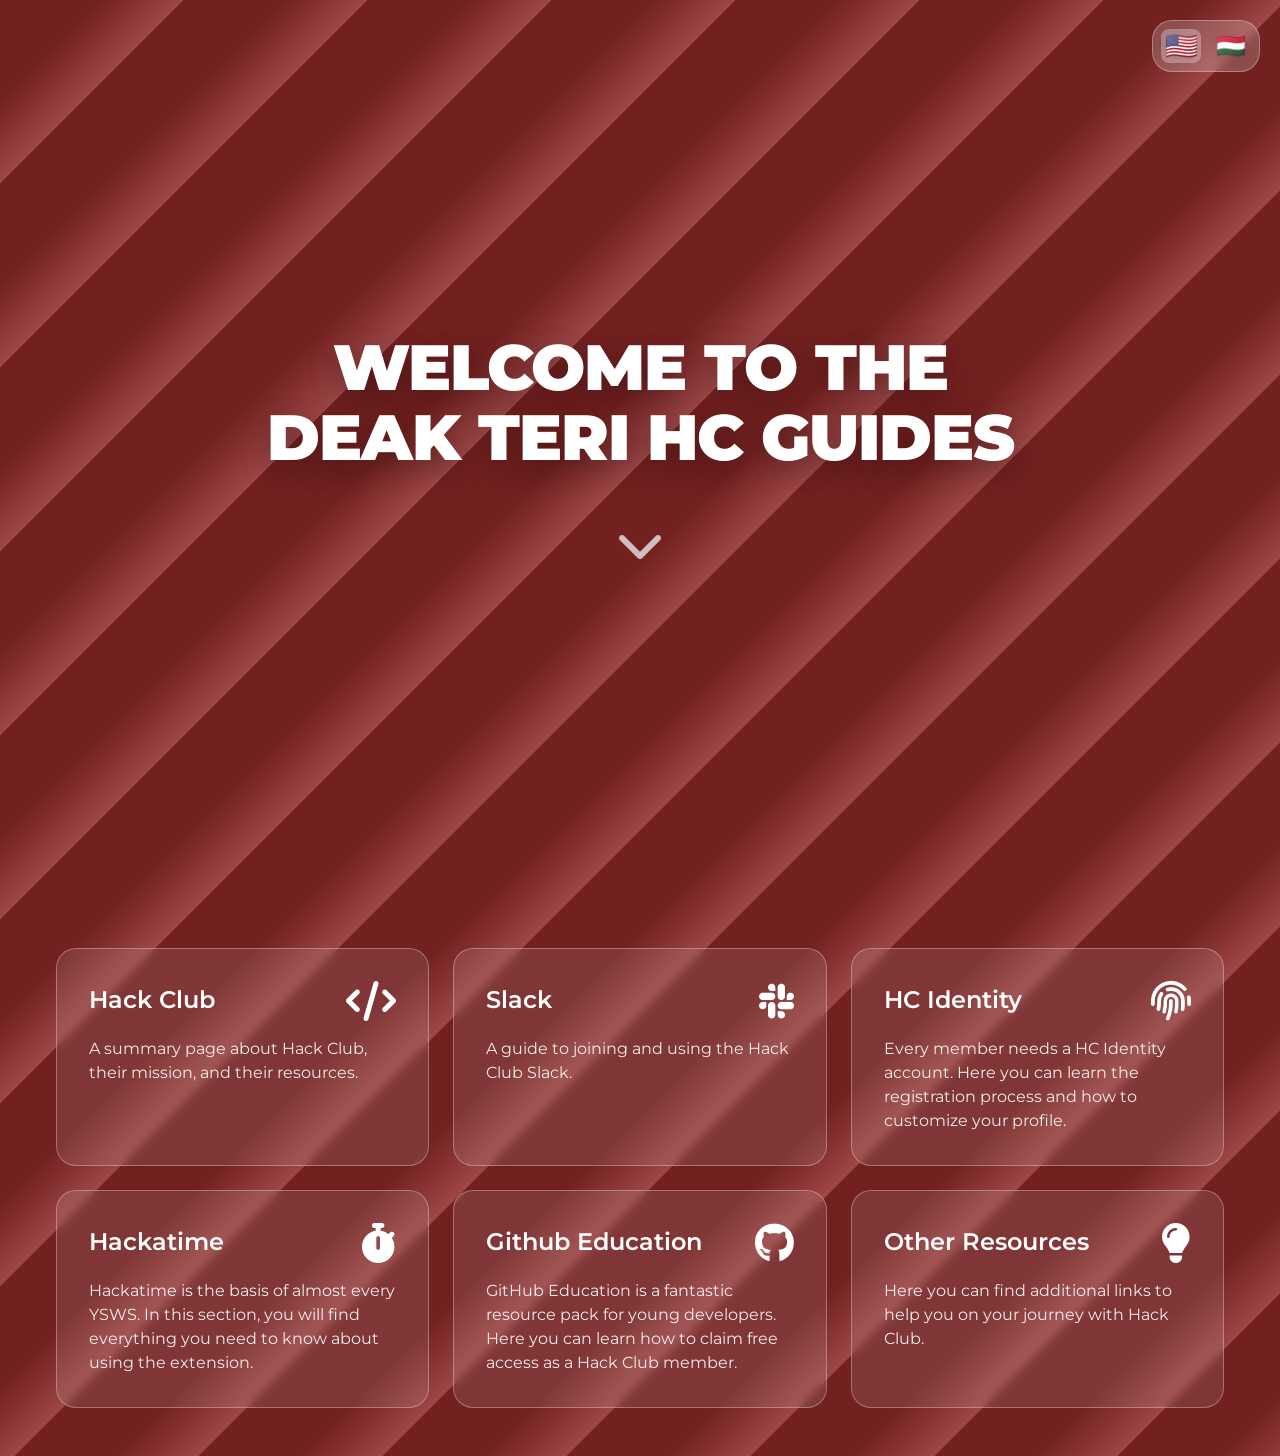
==== commit aad40ca6: "Squashed 'club/guides/' content from commit 08b4b61 git-subtree-dir: club/guides git-subtree-split: " ====
--- a/index.html
+++ b/index.html
@@ -1,633 +1,80 @@
-<!DOCTYPE html>
-<html lang="hu">
+<!doctype html>
+<html lang="en">
 <head>
-    <meta charset="UTF-8">
-    <meta name="viewport" content="width=device-width, initial-scale=1.0">
-    <title>Deák Téri Hack Club</title>
-    <link href="https://fonts.googleapis.com/css2?family=Inter:wght@300;400;500;600;700&display=swap" rel="stylesheet">
-    <link rel="stylesheet" href="style.css">
-    <link rel="shortcut icon" href="icon.ico" type="image/x-icon">
-    <script src="translations.js"></script>
+    <meta charset="utf-8" />
+    <meta name="viewport" content="width=device-width,initial-scale=1" />
+    <title>HC Guides</title>
+    <link rel="stylesheet" href="https://cdnjs.cloudflare.com/ajax/libs/font-awesome/6.5.1/css/all.min.css">
+    <link rel="stylesheet" href="css/styles.css">
+    <script>
+        const savedLang = localStorage.getItem('preferredLanguage') || 'en';
+        document.documentElement.setAttribute('data-initial-lang', savedLang);
+    </script>
 </head>
 <body>
-    <header class="header">
-        <nav class="nav">
-            <div class="nav-brand">
-                <h1>Deák Téri Hack Club</h1>
-                <span>Evangélikus Gimnázium</span>
-            </div>
-            <div class="nav-links">
-                <a href="#about" data-i18n="nav.about">Rólunk</a>
-                <a href="#members" data-i18n="nav.members">Tagjaink</a>
-                <a href="#activities" data-i18n="nav.activities">Tevékenységeink</a>
-                <a href="#donate" data-i18n="nav.donate">Támogatás</a>
-            </div>
-        </nav>
-    </header>
-
-    <section class="hero">
-        <div class="hero-content">
-            <h1 class="hero-title" data-i18n="hero.title">Deák Téri Evangélikus Gimnázium</h1>
-            <h2 class="hero-subtitle" data-i18n="hero.subtitle">Hack Club</h2>
-            <p class="hero-description" data-i18n="hero.description">
-                Hivatalos Hack Club a Deák Téri Evangélikus Gimnáziumban. 
-            </p>
-            <div class="hero-buttons">
-                <a href="#donate" class="btn btn-primary" data-i18n="hero.btnSupport">Támogass</a>
-                <a href="#about" class="btn btn-secondary" data-i18n="hero.btnLearnMore">Tudj meg többet</a>
-            </div>
+    <div class="lang-toggle-container">
+        <div class="lang-bg"></div>
+        <div class="lang-option" id="lang-en" onclick="setLanguage('en')">
+            <span class="flag-icon">🇺🇸</span>
         </div>
-        <div class="hero-image">
-            <div class="code-animation">
-                <div class="code-line">&lt;div class="deakteri"&gt;</div>
-                <div class="code-line">  &lt;h1&gt;Hack Club&lt;/h1&gt;</div>
-                <div class="code-line">  &lt;p&gt;<span data-i18n="hero.codeComment">Tanulj, tervezz, alkoss!</span>&lt;/p&gt;</div>
-                <div class="code-line">&lt;/div&gt;</div>
-            </div>
-        </div>
-    </section>
-
-    <section id="about" class="section">
-        <div class="container">
-            <h2 class="section-title" data-i18n="about.title">Rólunk</h2>
-            <div class="feature-grid">
-                <div class="feature-card">
-                    <div class="feature-icon">🏫</div>
-                    <h3 data-i18n="about.school.title">Deák Téri Evangélikus Gimnázium</h3>
-                    <p data-i18n="about.school.description">A klub a Deák Téri Evangélikus Gimnázium klubja. A iskola Budapest szívében, a Deák Ferenc téren található. Nyolc- és négyosztályos képzési formában működik.</p>
-                </div>
-                <div class="feature-card">
-                    <div class="feature-icon">💻</div>
-                    <h3 data-i18n="about.programming.title">Programozás és alkotás</h3>
-                    <p data-i18n="about.programming.description">Webfejlesztéstől mobil appokig, játékfejlesztéstől mesterséges intelligenciáig - minden területet felfedezünk. A kezdőktől a haladókig mindenkit szívesen látunk.</p>
-                </div>
-                <div class="feature-card">
-                    <div class="feature-icon">🌍</div>
-                    <h3 data-i18n="about.global.title">Globális közösség része</h3>
-                    <p data-i18n="about.global.description">A Hack Club nemzetközi hálózatának tagjaként kapcsolatban állunk világ minden tájáról érkező fiatal programozókkal és alkotókkal.</p>
-                </div>
-            </div>
-        </div>
-    </section>
-
-    <section id="members" class="section section-alt">
-        <div class="container">
-            <h2 class="section-title" data-i18n="members.title">Tagjaink</h2>
-            <div class="members-grid">
-                <div class="member-card">
-                    <div class="member-avatar">👨‍💻</div>
-                    <h3>Barni</h3>
-                    <p class="member-role" data-i18n="members.roles.leader">Klub vezető</p>
-                    <p class="member-age">17 <span data-i18n="members.age">éves</span></p>
-                    <div class="member-links">
-                        <a href="https://brand.masterbros.dev" target="_blank" class="member-website" data-i18n="members.website">Weboldal</a>
-                        <a href="https://github.com/bbarni2020" target="_blank" class="member-github" data-i18n="members.github">GitHub</a>
-                    </div>
-                </div>
-                <div class="member-card">
-                    <div class="member-avatar">👨‍💻</div>
-                    <h3>Andris</h3>
-                    <p class="member-role" data-i18n="members.roles.leader">Klub vezető</p>
-                    <p class="member-age">16 <span data-i18n="members.age">éves</span></p>
-                    <div class="member-links">
-                        <a href="https://brand.masterbros.dev" target="_blank" class="member-website" data-i18n="members.website">Weboldal</a>
-                        <a href="https://github.com/GitterHubber21" target="_blank" class="member-github" data-i18n="members.github">GitHub</a>
-                    </div>
-                </div>
-                <div class="member-card">
-                    <div class="member-avatar">👨‍💻</div>
-                    <h3>Ambrus</h3>
-                    <p class="member-role" data-i18n="members.roles.member">Tag</p>
-                    <p class="member-age">16 <span data-i18n="members.age">éves</span></p>
-                </div>
-                <div class="member-card">
-                    <div class="member-avatar">👨‍💻</div>
-                    <h3>Kristóf</h3>
-                    <p class="member-role" data-i18n="members.roles.member">Tag</p>
-                    <p class="member-age">17 <span data-i18n="members.age">éves</span></p>
-                </div>
-                <div class="member-card">
-                    <div class="member-avatar">👨‍💻</div>
-                    <h3>Jakab</h3>
-                    <p class="member-role" data-i18n="members.roles.member">Tag</p>
-                    <p class="member-age">16 <span data-i18n="members.age">éves</span></p>
-                </div>
-                <div class="member-card">
-                    <div class="member-avatar">👨‍💻</div>
-                    <h3>Beni</h3>
-                    <p class="member-role" data-i18n="members.roles.member">Tag</p>
-                    <p class="member-age">15 <span data-i18n="members.age">éves</span></p>
-                </div>
-                <div class="member-card">
-                    <div class="member-avatar">👨‍💻</div>
-                    <h3>Huba</h3>
-                    <p class="member-role" data-i18n="members.roles.member">Tag</p>
-                    <p class="member-age">16 <span data-i18n="members.age">éves</span></p>
-                </div>
-            </div>
-        </div>
-    </section>
-
-    <section id="activities" class="section">
-        <div class="container">
-            <h2 class="section-title" data-i18n="activities.title">Tevékenységeink</h2>
-            <div class="process-steps">
-                <div class="step">
-                    <div class="step-number">1</div>
-                    <div class="step-content">
-                        <h3 data-i18n="activities.meetings.title">Heti találkozók</h3>
-                        <p data-i18n="activities.meetings.description">Minden héten összejövünk, hogy új technológiákat tanuljunk, projekteken dolgozzunk és megosszuk egymással a tapasztalatainkat.</p>
-                    </div>
-                </div>
-                <div class="step">
-                    <div class="step-number">2</div>
-                    <div class="step-content">
-                        <h3 data-i18n="activities.projects.title">Projektmunkák</h3>
-                        <p data-i18n="activities.projects.description">Egyéni és csoportos projekteken is dolgozunk - weboldalaktól kezdve mobilalkalmazásokig és játékokig.</p>
-                    </div>
-                </div>
-                <div class="step">
-                    <div class="step-number">3</div>
-                    <div class="step-content">
-                        <h3 data-i18n="activities.competitions.title">Versenyeken való részvétel</h3>
-                        <p data-i18n="activities.competitions.description">Programozó versenyek, hackathonok és Hack Club események - aktívan részt veszünk a közösség életében.</p>
-                    </div>
-                </div>
-            </div>
-        </div>
-    </section>
-
-    <section id="benefits" class="section section-alt">
-        <div class="container">
-            <h2 class="section-title" data-i18n="benefits.title">Mire jó ez a klub?</h2>
-            <div class="benefits-grid">
-                <div class="benefit-card">
-                    <div class="benefit-icon">🎓</div>
-                    <h3 data-i18n="benefits.learning.title">Tanulási lehetőségek</h3>
-                    <p data-i18n="benefits.learning.description">Programozási nyelvek, fejlesztői eszközök és modern technológiák megismerése tapasztalt diákokkal és lelkes társakkal.</p>
-                </div>
-                <div class="benefit-card">
-                    <div class="benefit-icon">🤝</div>
-                    <h3 data-i18n="benefits.community.title">Közösség</h3>
-                    <p data-i18n="benefits.community.description">Fontos számunkra, hogy akiknek hasonló a hobbija, kis közösségként működjünk együtt.</p>
-                </div>
-                <div class="benefit-card">
-                    <div class="benefit-icon">🏆</div>
-                    <h3 data-i18n="benefits.competitions.title">Versenyeken való részvétel</h3>
-                    <p data-i18n="benefits.competitions.description">Részt veszünk programozó versenyeken, hackathonokban és akár országos megmérettetéseken is.</p>
-                </div>
-                <div class="benefit-card">
-                    <div class="benefit-icon">💼</div>
-                    <h3 data-i18n="benefits.portfolio.title">Portfólió építés</h3>
-                    <p data-i18n="benefits.portfolio.description">Lenyűgöző projekteket készítünk, amelyek bemutatják a képességeinket és segítik a jövőbeli tanulmányainkat.</p>
-                </div>
-                <div class="benefit-card">
-                    <div class="benefit-icon">🌐</div>
-                    <h3 data-i18n="benefits.global.title">Globális kapcsolatok</h3>
-                    <p data-i18n="benefits.global.description">A Hack Club nemzetközi hálózatának tagjaként kapcsolatba léphetünk világ minden tájáról érkező fiatal fejlesztőkkel.</p>
-                </div>
-            </div>
-        </div>
-    </section>
-
-    <section id="donate" class="section donate-section">
-        <div class="container">
-            <div class="donate-content">
-                <h2 class="animate-on-scroll" data-i18n="donate.title">Támogasd a klubunkat!</h2>
-                <p class="animate-on-scroll" data-i18n="donate.description">A te támogatásoddal még több lehetőséget tudunk biztosítani tagjainknak. Segítsd a következő generáció programozóinak fejlődését!</p>
-                <div class="donation-options">
-                    <div class="donation-card animate-on-scroll">
-                        <div class="donation-icon">👤</div>
-                        <h3 data-i18n="donate.personal.title">Személyes támogatás</h3>
-                        <p class="donation-description" data-i18n="donate.personal.description">
-                            Magánszemélyek részére. Online támogatás gyors és egyszerű fizetéssel. Segíts a klubunk működésében.
-                        </p>
-                        <ul data-i18n="donate.personal.features">
-                            <li>Azonnali online adományozás</li>
-                            <li>Rugalmas összeg meghatározás</li>
-                            <li>Köszönetnyilvánítás a weboldalon</li>
-                        </ul>
-                        <a href="https://hcb.hackclub.com/donations/start/deakteri" class="btn btn-primary" target="_blank" data-i18n="donate.personal.button">Támogatom</a>
-                    </div>
-                    <div class="donation-card featured animate-on-scroll">
-                        <div class="donation-icon">🚀</div>
-                        <h3 data-i18n="donate.sponsorship.title">Szponzorálás</h3>
-                        <p class="donation-description" data-i18n="donate.sponsorship.description">
-                            Vállalatok és szervezetek részére. Válassz a számlázásos vagy egyszeri támogatás között. Legyél partnere a fiatal tehetségek fejlesztésének!
-                        </p>
-                        <ul data-i18n="donate.sponsorship.features">
-                            <li>Számlázás vagy egyszeri támogatás</li>
-                            <li>Logo megjelenés a weboldalon</li>
-                            <li>Említés közösségi média felületeinken</li>
-                        </ul>
-                        <div class="sponsor-options">
-                            <button class="btn btn-primary" onclick="openInvoiceForm('recurring')" data-i18n="donate.sponsorship.recurring">Rendszeres támogatás</button>
-                            <button class="btn btn-secondary" onclick="openInvoiceForm('onetime')" data-i18n="donate.sponsorship.onetime">Egyszeri számla</button>
-                        </div>
-                    </div>
-                </div>
-                
-                <div id="supporters" class="supporters-section" style="margin-top: 4rem;">
-                    <div id="supporters-loading" class="supporters-loading">
-                        <div class="loading-spinner"></div>
-                        <p data-i18n="donate.supporters.loading">Támogatók betöltése...</p>
-                    </div>
-                    
-                    <div class="supporters-category" id="sponsors-category">
-                        <h3 class="supporters-subtitle" data-i18n="donate.supporters.sponsors">🌟 Szponzoraink</h3>
-                        <div class="sponsors-grid">
-                        </div>
-                    </div>
-
-                    <div class="supporters-category" id="donators-category">
-                        <h3 class="supporters-subtitle" data-i18n="donate.supporters.donators">Személyes támogatóink</h3>
-                        <div class="donators-grid">
-                        </div>
-                        <div class="supporters-note">
-                            <p data-i18n="donate.supporters.thanks">Köszönjük minden támogatónknak! ✨</p>
-                        </div>
-                    </div>
-                </div>
-            </div>
-        </div>
-    </section>
-
-    <section class="section">
-        <div class="container">
-            <div class="community-content">
-                <div class="community-text">
-                    <h2 data-i18n="community.title">Hack Club közösség</h2>
-                    <p data-i18n="community.description">Klubunk a Hack Club nemzetközi hálózatának része. Ez azt jelenti, hogy hozzáférünk a Slack közösséghez, ahol 27,253+ fiatal programozóval beszélgethetünk, tapasztalatokat cserélhetünk és együtt tanulhatunk.</p>
-                    <a href="https://hackclub.com/" class="btn btn-primary" target="_blank" data-i18n="community.button">Hack Club hivatalos oldala</a>
-                </div>
-                <div class="community-stats">
-                    <div class="stat">
-                        <div class="stat-number">27,253+</div>
-                        <div class="stat-label" data-i18n="community.stats.members">Hack Club tag</div>
-                    </div>
-                    <div class="stat">
-                        <div class="stat-number">400+</div>
-                        <div class="stat-label" data-i18n="community.stats.clubs">Aktív klub</div>
-                    </div>
-                    <div class="stat">
-                        <div class="stat-number">50+</div>
-                        <div class="stat-label" data-i18n="community.stats.countries">Ország</div>
-                    </div>
-                </div>
-            </div>
-        </div>
-    </section>
-
-    <footer class="footer">
-        <div class="container">
-            <div class="footer-content">
-                <div class="footer-brand">
-                    <h3>Deák Téri Hack Club</h3>
-                    <p>Evangélikus Gimnázium</p>
-                </div>
-                <div class="footer-links">
-                    <a href="mailto:contact@deakteri.club" data-i18n="footer.contact">Kapcsolat</a>
-                    <a href="#about" data-i18n="footer.about">Rólunk</a>
-                    <a href="#donate" data-i18n="footer.donate">Támogatás</a>
-                </div>
-            </div>
-            <div class="footer-bottom">
-                <p data-i18n="footer.copyright">&copy; 2025 Deák Téri Evangélikus Gimnázium Hack Club. Minden jog fenntartva.</p>
-            </div>
-        </div>
-    </footer>
-
-    <div id="invoiceModal" class="modal">
-        <div class="modal-content">
-            <div class="modal-header">
-                <h2 data-i18n="invoice.title">Számlázási adatok</h2>
-                <span class="close" onclick="closeInvoiceForm()">&times;</span>
-            </div>
-            <form id="invoiceForm" class="invoice-form">
-                <div class="form-section">
-                    <h3 data-i18n="invoice.sponsor">Szponzor adatok</h3>
-                    <div class="form-group">
-                        <label for="companyName" data-i18n="invoice.companyName">Név (vállalatieknál cégnév) *</label>
-                        <input type="text" id="companyName" name="companyName" placeholder="pl. Raviga Capital" required>
-                    </div>
-                    <div class="form-group">
-                        <label for="contactEmail" data-i18n="invoice.contactEmail">Kapcsolattartó email (számlázási cím) *</label>
-                        <input type="email" id="contactEmail" name="contactEmail" placeholder="pl. peter.gregory@ravigacapital.com" required>
-                    </div>
-                    <div class="form-group">
-                        <label for="streetAddress" data-i18n="invoice.streetAddress">Utca, házszám *</label>
-                        <input type="text" id="streetAddress" name="streetAddress" placeholder="pl. Kossuth Lajos tér 16-17." required>
-                    </div>
-                    <div class="form-group">
-                        <label for="suite" data-i18n="invoice.suite">Emelet/Iroda</label>
-                        <input type="text" id="suite" name="suite" placeholder="pl. 3. emelet">
-                    </div>
-                    <div class="form-row">
-                        <div class="form-group">
-                            <label for="city" data-i18n="invoice.city">Város *</label>
-                            <input type="text" id="city" name="city" placeholder="pl. Budapest" required>
-                        </div>
-                        <div class="form-group">
-                            <label for="state" data-i18n="invoice.state">Megye/Állam *</label>
-                            <input type="text" id="state" name="state" placeholder="pl. Pest megye" required>
-                        </div>
-                    </div>
-                    <div class="form-row">
-                        <div class="form-group">
-                            <label for="zip" data-i18n="invoice.zip">Irányítószám *</label>
-                            <input type="text" id="zip" name="zip" placeholder="pl. 1055" required>
-                        </div>
-                        <div class="form-group">
-                            <label for="country" data-i18n="invoice.country">Ország *</label>
-                            <select id="country" name="country" required>
-                                <option value="" data-i18n="invoice.selectCountry">Válassz országot</option>
-                                <option value="AD">Andorra</option>
-                                <option value="AE">Egyesült Arab Emírségek</option>
-                                <option value="AF">Afganisztán</option>
-                                <option value="AG">Antigua és Barbuda</option>
-                                <option value="AI">Anguilla</option>
-                                <option value="AL">Albánia</option>
-                                <option value="AM">Örményország</option>
-                                <option value="AO">Angola</option>
-                                <option value="AQ">Antarktisz</option>
-                                <option value="AR">Argentína</option>
-                                <option value="AS">Amerikai Szamoa</option>
-                                <option value="AT">Ausztria</option>
-                                <option value="AU">Ausztrália</option>
-                                <option value="AW">Aruba</option>
-                                <option value="AX">Åland-szigetek</option>
-                                <option value="AZ">Azerbajdzsán</option>
-                                <option value="BA">Bosznia-Hercegovina</option>
-                                <option value="BB">Barbados</option>
-                                <option value="BD">Banglades</option>
-                                <option value="BE">Belgium</option>
-                                <option value="BF">Burkina Faso</option>
-                                <option value="BG">Bulgária</option>
-                                <option value="BH">Bahrein</option>
-                                <option value="BI">Burundi</option>
-                                <option value="BJ">Benin</option>
-                                <option value="BL">Saint-Barthélemy</option>
-                                <option value="BM">Bermuda</option>
-                                <option value="BN">Brunei</option>
-                                <option value="BO">Bolívia</option>
-                                <option value="BQ">Bonaire, Sint Eustatius és Saba</option>
-                                <option value="BR">Brazília</option>
-                                <option value="BS">Bahama-szigetek</option>
-                                <option value="BT">Bhután</option>
-                                <option value="BV">Bouvet-sziget</option>
-                                <option value="BW">Botswana</option>
-                                <option value="BY">Belarusz</option>
-                                <option value="BZ">Belize</option>
-                                <option value="CA">Kanada</option>
-                                <option value="CC">Kókusz-szigetek</option>
-                                <option value="CD">Kongói Demokratikus Köztársaság</option>
-                                <option value="CF">Közép-afrikai Köztársaság</option>
-                                <option value="CG">Kongó</option>
-                                <option value="CH">Svájc</option>
-                                <option value="CI">Elefántcsontpart</option>
-                                <option value="CK">Cook-szigetek</option>
-                                <option value="CL">Chile</option>
-                                <option value="CM">Kamerun</option>
-                                <option value="CN">Kína</option>
-                                <option value="CO">Kolumbia</option>
-                                <option value="CR">Costa Rica</option>
-                                <option value="CU">Kuba</option>
-                                <option value="CV">Zöld-foki Köztársaság</option>
-                                <option value="CW">Curaçao</option>
-                                <option value="CX">Karácsony-sziget</option>
-                                <option value="CY">Ciprus</option>
-                                <option value="CZ">Csehország</option>
-                                <option value="DE">Németország</option>
-                                <option value="DJ">Dzsibuti</option>
-                                <option value="DK">Dánia</option>
-                                <option value="DM">Dominika</option>
-                                <option value="DO">Dominikai Köztársaság</option>
-                                <option value="DZ">Algéria</option>
-                                <option value="EC">Ecuador</option>
-                                <option value="EE">Észtország</option>
-                                <option value="EG">Egyiptom</option>
-                                <option value="EH">Nyugat-Szahara</option>
-                                <option value="ER">Eritrea</option>
-                                <option value="ES">Spanyolország</option>
-                                <option value="ET">Etiópia</option>
-                                <option value="FI">Finnország</option>
-                                <option value="FJ">Fidzsi</option>
-                                <option value="FK">Falkland-szigetek</option>
-                                <option value="FM">Mikronézia</option>
-                                <option value="FO">Feröer szigetek</option>
-                                <option value="FR">Franciaország</option>
-                                <option value="GA">Gabon</option>
-                                <option value="GB">Egyesült Királyság</option>
-                                <option value="GD">Grenada</option>
-                                <option value="GE">Grúzia</option>
-                                <option value="GF">Francia Guyana</option>
-                                <option value="GG">Guernsey</option>
-                                <option value="GH">Ghána</option>
-                                <option value="GI">Gibraltár</option>
-                                <option value="GL">Grönland</option>
-                                <option value="GM">Gambia</option>
-                                <option value="GN">Guinea</option>
-                                <option value="GP">Guadeloupe</option>
-                                <option value="GQ">Egyenlítői-Guinea</option>
-                                <option value="GR">Görögország</option>
-                                <option value="GS">Dél-Georgia és Dél-Sandwich-szigetek</option>
-                                <option value="GT">Guatemala</option>
-                                <option value="GU">Guam</option>
-                                <option value="GW">Guinea-Bissau</option>
-                                <option value="GY">Guyana</option>
-                                <option value="HK">Hongkong</option>
-                                <option value="HM">Heard-sziget és McDonald-szigetek</option>
-                                <option value="HN">Honduras</option>
-                                <option value="HR">Horvátország</option>
-                                <option value="HT">Haiti</option>
-                                <option value="HU">Magyarország</option>
-                                <option value="ID">Indonézia</option>
-                                <option value="IE">Írország</option>
-                                <option value="IL">Izrael</option>
-                                <option value="IM">Man-sziget</option>
-                                <option value="IN">India</option>
-                                <option value="IO">Brit Indiai-óceáni Terület</option>
-                                <option value="IQ">Irak</option>
-                                <option value="IR">Irán</option>
-                                <option value="IS">Izland</option>
-                                <option value="IT">Olaszország</option>
-                                <option value="JE">Jersey</option>
-                                <option value="JM">Jamaica</option>
-                                <option value="JO">Jordánia</option>
-                                <option value="JP">Japán</option>
-                                <option value="KE">Kenya</option>
-                                <option value="KG">Kirgizisztán</option>
-                                <option value="KH">Kambodzsa</option>
-                                <option value="KI">Kiribati</option>
-                                <option value="KM">Komorok</option>
-                                <option value="KN">Saint Kitts és Nevis</option>
-                                <option value="KP">Észak-Korea</option>
-                                <option value="KR">Dél-Korea</option>
-                                <option value="KW">Kuvait</option>
-                                <option value="KY">Kajmán-szigetek</option>
-                                <option value="KZ">Kazahsztán</option>
-                                <option value="LA">Laosz</option>
-                                <option value="LB">Libanon</option>
-                                <option value="LC">Saint Lucia</option>
-                                <option value="LI">Liechtenstein</option>
-                                <option value="LK">Srí Lanka</option>
-                                <option value="LR">Libéria</option>
-                                <option value="LS">Lesotho</option>
-                                <option value="LT">Litvánia</option>
-                                <option value="LU">Luxemburg</option>
-                                <option value="LV">Lettország</option>
-                                <option value="LY">Líbia</option>
-                                <option value="MA">Marokkó</option>
-                                <option value="MC">Monaco</option>
-                                <option value="MD">Moldova</option>
-                                <option value="ME">Montenegró</option>
-                                <option value="MF">Saint-Martin</option>
-                                <option value="MG">Madagaszkár</option>
-                                <option value="MH">Marshall-szigetek</option>
-                                <option value="MK">Észak-Macedónia</option>
-                                <option value="ML">Mali</option>
-                                <option value="MM">Mianmar</option>
-                                <option value="MN">Mongólia</option>
-                                <option value="MO">Makaó</option>
-                                <option value="MP">Északi Mariana-szigetek</option>
-                                <option value="MQ">Martinique</option>
-                                <option value="MR">Mauritánia</option>
-                                <option value="MS">Montserrat</option>
-                                <option value="MT">Málta</option>
-                                <option value="MU">Mauritius</option>
-                                <option value="MV">Maldív-szigetek</option>
-                                <option value="MW">Malawi</option>
-                                <option value="MX">Mexikó</option>
-                                <option value="MY">Malajzia</option>
-                                <option value="MZ">Mozambik</option>
-                                <option value="NA">Namíbia</option>
-                                <option value="NC">Új-Kaledónia</option>
-                                <option value="NE">Niger</option>
-                                <option value="NF">Norfolk-sziget</option>
-                                <option value="NG">Nigéria</option>
-                                <option value="NI">Nicaragua</option>
-                                <option value="NL">Hollandia</option>
-                                <option value="NO">Norvégia</option>
-                                <option value="NP">Nepál</option>
-                                <option value="NR">Nauru</option>
-                                <option value="NU">Niue</option>
-                                <option value="NZ">Új-Zéland</option>
-                                <option value="OM">Omán</option>
-                                <option value="PA">Panama</option>
-                                <option value="PE">Peru</option>
-                                <option value="PF">Francia Polinézia</option>
-                                <option value="PG">Pápua Új-Guinea</option>
-                                <option value="PH">Fülöp-szigetek</option>
-                                <option value="PK">Pakisztán</option>
-                                <option value="PL">Lengyelország</option>
-                                <option value="PM">Saint-Pierre és Miquelon</option>
-                                <option value="PN">Pitcairn-szigetek</option>
-                                <option value="PR">Puerto Rico</option>
-                                <option value="PS">Palesztina</option>
-                                <option value="PT">Portugália</option>
-                                <option value="PW">Palau</option>
-                                <option value="PY">Paraguay</option>
-                                <option value="QA">Katar</option>
-                                <option value="RE">Réunion</option>
-                                <option value="RO">Románia</option>
-                                <option value="RS">Szerbia</option>
-                                <option value="RU">Oroszország</option>
-                                <option value="RW">Ruanda</option>
-                                <option value="SA">Szaúd-Arábia</option>
-                                <option value="SB">Salamon-szigetek</option>
-                                <option value="SC">Seychelle-szigetek</option>
-                                <option value="SD">Szudán</option>
-                                <option value="SE">Svédország</option>
-                                <option value="SG">Szingapúr</option>
-                                <option value="SH">Szent Ilona</option>
-                                <option value="SI">Szlovénia</option>
-                                <option value="SJ">Spitzbergák és Jan Mayen</option>
-                                <option value="SK">Szlovákia</option>
-                                <option value="SL">Sierra Leone</option>
-                                <option value="SM">San Marino</option>
-                                <option value="SN">Szenegál</option>
-                                <option value="SO">Szomália</option>
-                                <option value="SR">Suriname</option>
-                                <option value="SS">Dél-Szudán</option>
-                                <option value="ST">São Tomé és Príncipe</option>
-                                <option value="SV">El Salvador</option>
-                                <option value="SX">Sint Maarten</option>
-                                <option value="SY">Szíria</option>
-                                <option value="SZ">Szváziföld</option>
-                                <option value="TC">Turks- és Caicos-szigetek</option>
-                                <option value="TD">Csád</option>
-                                <option value="TF">Francia Déli Területek</option>
-                                <option value="TG">Togo</option>
-                                <option value="TH">Thaiföld</option>
-                                <option value="TJ">Tádzsikisztán</option>
-                                <option value="TK">Tokelau</option>
-                                <option value="TL">Kelet-Timor</option>
-                                <option value="TM">Türkmenisztán</option>
-                                <option value="TN">Tunézia</option>
-                                <option value="TO">Tonga</option>
-                                <option value="TR">Törökország</option>
-                                <option value="TT">Trinidad és Tobago</option>
-                                <option value="TV">Tuvalu</option>
-                                <option value="TW">Tajvan</option>
-                                <option value="TZ">Tanzánia</option>
-                                <option value="UA">Ukrajna</option>
-                                <option value="UG">Uganda</option>
-                                <option value="UM">Az Egyesült Államok lakatlan külbirtokai</option>
-                                <option value="US">Egyesült Államok</option>
-                                <option value="UY">Uruguay</option>
-                                <option value="UZ">Üzbegisztán</option>
-                                <option value="VA">Vatikán</option>
-                                <option value="VC">Saint Vincent és a Grenadine-szigetek</option>
-                                <option value="VE">Venezuela</option>
-                                <option value="VG">Brit Virgin-szigetek</option>
-                                <option value="VI">Amerikai Virgin-szigetek</option>
-                                <option value="VN">Vietnám</option>
-                                <option value="VU">Vanuatu</option>
-                                <option value="WF">Wallis és Futuna</option>
-                                <option value="WS">Szamoa</option>
-                                <option value="YE">Jemen</option>
-                                <option value="YT">Mayotte</option>
-                                <option value="ZA">Dél-afrikai Köztársaság</option>
-                                <option value="ZM">Zambia</option>
-                                <option value="ZW">Zimbabwe</option>
-                            </select>
-                        </div>
-                    </div>
-                </div>
-                
-                <div class="form-section">
-                    <h3 data-i18n="invoice.billingDetails">Számlázási részletek</h3>
-                    <div class="form-group" id="frequencyGroup" style="display: none;">
-                        <label for="frequency" data-i18n="invoice.frequency">Támogatás gyakorisága *</label>
-                        <select id="frequency" name="frequency">
-                            <option value="" data-i18n="invoice.selectFrequency">Válassz gyakoriságot</option>
-                            <option value="weekly">Hetente</option>
-                            <option value="monthly">Havonta</option>
-                            <option value="quarterly">Negyedévente</option>
-                            <option value="yearly">Évente</option>
-                        </select>
-                    </div>
-                    <div class="form-group">
-                        <label for="amount" data-i18n="invoice.amount">Összeg (USD) *</label>
-                        <input type="number" id="amount" name="amount" placeholder="500" min="1" required>
-                    </div>
-                    <div class="invoice-notice">
-                        <div class="notice-icon">📧</div>
-                        <div class="notice-content">
-                            <h4 data-i18n="invoice.notice.title">Számlázási folyamat</h4>
-                            <p data-i18n="invoice.notice.description">A kérelem elküldése után email-ben fogjuk Önnel felvenni a kapcsolatot a számlázási részletek egyeztetésére. A számla kiállítása és a fizetési feltételek megbeszélése személyre szabottan történik.</p>
-                        </div>
-                    </div>
-                </div>
-                
-                <div class="form-actions">
-                    <button type="button" class="btn btn-secondary" onclick="closeInvoiceForm()" data-i18n="invoice.cancel">Mégse</button>
-                    <button type="submit" class="btn btn-primary" data-i18n="invoice.submit">Küldés</button>
-                </div>
-            </form>
+        <div class="lang-option" id="lang-hu" onclick="setLanguage('hu')">
+            <span class="flag-icon">🇭🇺</span>
         </div>
     </div>
 
-    <script src="script.js"></script>
+    <section class="welcome-screen">
+        <h1 class="glassy-text" data-i18n="website-title">Welcome to the Deak Teri HC Guides</h1>
+        <i id="scroll-arrow" class="fa-solid fa-chevron-down scroll-indicator" role="button" tabindex="0"></i>
+    </section>
+
+    <main class="hero">
+        <div class="tile-grid">
+            <a href="guides/hack-club.html" class="tile">
+                <div class="tile-header">
+                    <h2>Hack Club</h2>
+                    <i class="fa-solid fa-code"></i>
+                </div>
+                <p class="tile-description" data-i18n="hack-club-intro">Description for Hack Club goes here.</p>
+            </a>
+            <a href="guides/slack.html" class="tile">
+                <div class="tile-header">
+                    <h2>Slack</h2>
+                    <i class="fa-brands fa-slack"></i>
+                </div>
+                <p class="tile-description" data-i18n="slack-intro">Description for Slack goes here.</p>
+            </a>
+            <a href="guides/hc-identity.html" class="tile">
+                <div class="tile-header">
+                    <h2>HC Identity</h2>
+                    <i class="fa-solid fa-fingerprint"></i>
+                </div>
+                <p class="tile-description" data-i18n="hc-identity-intro">Description for HC Identity goes here.</p>
+            </a>
+            <a href="guides/hackatime.html" class="tile">
+                <div class="tile-header">
+                    <h2>Hackatime</h2>
+                    <i class="fa-solid fa-stopwatch"></i>
+                </div>
+                <p class="tile-description" data-i18n="hackatime-intro">Description for Hackatime goes here.</p>
+            </a>
+            <a href="guides/github-education.html" class="tile">
+                <div class="tile-header">
+                    <h2>Github Education</h2>
+                    <i class="fa-brands fa-github"></i>
+                </div>
+                <p class="tile-description" data-i18n="github-education-intro">Description for Github Education goes here.</p>
+            </a>
+            <a href="guides/other-resources.html" class="tile">
+                <div class="tile-header">
+                    <h2 data-i18n="other-resources-title">Other Resources</h2>
+                    <i class="fa-solid fa-lightbulb"></i>
+                </div>
+                <p class="tile-description" data-i18n="other-resources-intro">Description for Other Resources goes here.</p>
+            </a>
+        </div>
+    </main>
+
+    <script src="js/i18n.js"></script>
+    <script src="js/main.js"></script>
 </body>
 </html>
--- a/css/styles.css
+++ b/css/styles.css
@@ -0,0 +1,363 @@
+@import url('https://fonts.googleapis.com/css2?family=Montserrat:wght@700;900&display=swap');
+
+:root {
+    --color-medium: #9e4747;
+    --color-strong: #722020;
+    --color-light: #f2dcdc;
+    --text-color: #333;
+    --sidebar-width: 250px;
+}
+
+* {
+    box-sizing: border-box;
+    margin: 0;
+    padding: 0;
+}
+
+body {
+    font-family: system-ui, -apple-system, Segoe UI, Roboto, 'Helvetica Neue', Arial, sans-serif;
+    background-color: var(--color-strong);
+    background-image: repeating-linear-gradient(
+        135deg,
+        var(--color-strong) 0px,
+        var(--color-strong) 60px,
+        #72202099 70px,
+        var(--color-medium) 130px
+    );
+    color: var(--text-color);
+    line-height: 1.6;
+    min-height: 100vh;
+}
+
+a {
+    text-decoration: none;
+    color: inherit;
+}
+
+.lang-toggle-container {
+    position: absolute;
+    top: 20px;
+    right: 20px;
+    display: flex;
+    gap: 10px;
+    background: rgba(255, 255, 255, 0.2);
+    padding: 8px;
+    border-radius: 20px;
+    backdrop-filter: blur(5px);
+    z-index: 1000;
+    border: 1px solid rgba(255, 255, 255, 0.3);
+}
+
+.lang-bg {
+    position: absolute;
+    top: 8px;
+    left: 8px;
+    width: 40px;
+    height: 34px;
+    background-color: rgba(255, 255, 255, 0.3);
+    border-radius: 8px;
+    transition: transform 0.3s ease;
+    z-index: 0;
+}
+
+.lang-toggle-container[data-active-lang="hu"] .lang-bg {
+    transform: translateX(50px);
+}
+
+html[data-initial-lang="hu"] .lang-toggle-container:not([data-active-lang]) .lang-bg {
+    transform: translateX(50px);
+}
+
+html[data-initial-lang="hu"] .lang-toggle-container:not([data-active-lang]) #lang-hu,
+html[data-initial-lang="en"] .lang-toggle-container:not([data-active-lang]) #lang-en {
+    transform: scale(1.1);
+}
+
+.lang-option {
+    cursor: pointer;
+    padding: 5px;
+    border-radius: 50%;
+    transition: all 0.3s ease;
+    display: flex;
+    align-items: center;
+    justify-content: center;
+    position: relative;
+    z-index: 1;
+}
+
+.lang-option.active {
+    transform: scale(1.1);
+}
+
+.flag-icon {
+    font-size: 1.5rem;
+    line-height: 1;
+    display: inline-block;
+    filter: drop-shadow(0 2px 4px rgba(0,0,0,0.1));
+}
+
+
+.welcome-screen {
+    height: 100vh;
+    width: 100%;
+    background-color: transparent;
+    display: flex;
+    flex-direction: column;
+    justify-content: center;
+    align-items: center;
+    text-align: center;
+    padding: 2rem;
+}
+
+.scroll-indicator {
+    font-size: 3rem;
+    color: rgba(255, 255, 255, 0.7);
+    margin-top: 3rem;
+    animation: jump 2s infinite;
+    cursor: pointer;
+}
+
+@keyframes jump {
+    0%, 20%, 50%, 80%, 100% {
+        transform: translateY(0);
+    }
+    40% {
+        transform: translateY(-20px);
+    }
+    60% {
+        transform: translateY(-10px);
+    }
+}
+
+.glassy-text {
+    font-family: 'Montserrat', sans-serif;
+    font-size: 4rem;
+    font-weight: 900;
+    text-transform: uppercase;
+    color: #ffffff;
+    text-shadow: 0 10px 30px rgba(0, 0, 0, 0.3);
+    letter-spacing: -1px;
+    max-width: 800px;
+    line-height: 1.1;
+}
+
+.hero {
+    text-align: center;
+    padding: 3rem 1rem;
+    background-color: transparent;
+}
+
+.hero h1 {
+    margin-bottom: 2rem;
+    font-size: 2.5rem;
+    display: none;
+}
+
+.tile-grid {
+    display: grid;
+    grid-template-columns: repeat(auto-fit, minmax(280px, 1fr));
+    gap: 1.5rem;
+    max-width: 1200px;
+    margin: 0 auto;
+    padding: 0 1rem;
+}
+
+.tile {
+    display: flex;
+    flex-direction: column;
+    align-items: flex-start;
+    justify-content: flex-start;
+    padding: 2rem;
+    border-radius: 20px;
+    color: #ffffff;
+    text-align: left;
+    background: rgba(255, 255, 255, 0.1);
+    backdrop-filter: blur(5px);
+    border: 1px solid rgba(255, 255, 255, 0.3);
+    font-family: 'Montserrat', sans-serif;
+    opacity: 0;
+    transform: translateY(20px);
+    transition: opacity 0.6s ease-out, transform 0.6s ease-out, background 0.3s, box-shadow 0.3s;
+    position: relative;
+}
+
+.tile.visible {
+    opacity: 1;
+    transform: translateY(0);
+}
+
+.tile:nth-child(1) { transition-delay: 0.1s; }
+.tile:nth-child(2) { transition-delay: 0.2s; }
+.tile:nth-child(3) { transition-delay: 0.3s; }
+.tile:nth-child(4) { transition-delay: 0.4s; }
+.tile:nth-child(5) { transition-delay: 0.5s; }
+.tile:nth-child(6) { transition-delay: 0.6s; }
+
+.tile.visible:hover {
+    transform: translateY(-5px);
+    background: rgba(255, 255, 255, 0.2);
+    box-shadow: 0 10px 20px rgba(0,0,0,0.2);
+}
+
+.tile-header {
+    display: flex;
+    justify-content: space-between;
+    align-items: flex-start;
+    width: 100%;
+    margin-bottom: 1rem;
+}
+
+.tile i {
+    font-size: 2.5rem;
+    margin: 0;
+}
+
+.tile h2 {
+    font-size: 1.5rem;
+    font-weight: 600;
+    margin-right: 1rem;
+}
+
+.tile-description {
+    font-size: 1rem;
+    line-height: 1.5;
+    opacity: 0.9;
+}
+
+@media (max-width: 768px) {
+    .glassy-text {
+        font-size: 2.5rem;
+    }
+}
+
+.guide-container {
+    display: flex;
+    min-height: calc(100vh - 70px); 
+}
+
+.sidebar {
+    width: var(--sidebar-width);
+    background-color: #fff;
+    border-right: 1px solid #ddd;
+    padding: 1rem;
+    flex-shrink: 0;
+    transition: transform 0.3s ease;
+}
+
+.sidebar ul {
+    list-style: none;
+}
+
+.sidebar li {
+    margin-bottom: 0.5rem;
+}
+
+.sidebar a {
+    display: block;
+    padding: 0.75rem 1rem;
+    border-radius: 4px;
+    color: #555;
+    font-weight: 500;
+}
+
+.sidebar a:hover, .sidebar a.active {
+    background-color: var(--color-light);
+    color: #000;
+}
+
+.content {
+    flex-grow: 1;
+    padding: 2rem;
+    max-width: 900px;
+    margin: 0 auto;
+}
+
+.content h1 {
+    margin-bottom: 1.5rem;
+    color: var(--color-strong);
+    border-bottom: 2px solid var(--color-light);
+    padding-bottom: 0.5rem;
+}
+
+.content h2 {
+    margin-top: 2rem;
+    margin-bottom: 1rem;
+    color: var(--color-medium);
+}
+
+.content p {
+    margin-bottom: 1rem;
+}
+
+.menu-toggle {
+    display: none;
+    font-size: 1.5rem;
+    cursor: pointer;
+    margin-right: 1rem;
+}
+
+@media (max-width: 768px) {
+    .menu-toggle {
+        display: block;
+    }
+
+    .sidebar {
+        position: fixed;
+        top: 70px;
+        left : 0;
+        bottom: 0;
+        transform: translateX(-100%);
+        z-index: 900;
+        width: 80%;
+        max-width: 300px;
+        box-shadow: 2px 0 5px rgba(0,0,0,0.1);
+    }
+
+    .sidebar.open {
+        transform: translateX(0);
+    }
+    
+    .tile-grid {
+        grid-template-columns: 1fr;
+    }
+}
+
+@property --angle {
+  syntax: '<angle>';
+  initial-value: 0deg;
+  inherits: false;
+}
+
+@keyframes rotate-border {
+  to {
+    --angle: 360deg;
+  }
+}
+
+.tile::after {
+    content: '';
+    position: absolute;
+    inset: 0;
+    border-radius: 20px;
+    padding: 2px;
+    background: conic-gradient(from var(--angle), transparent 50%, white);
+    -webkit-mask: 
+        linear-gradient(#fff 0 0) content-box, 
+        linear-gradient(#fff 0 0);
+    mask: 
+        linear-gradient(#fff 0 0) content-box, 
+        linear-gradient(#fff 0 0);
+    -webkit-mask-composite: xor;
+    mask-composite: exclude;
+    animation: rotate-border 3s linear infinite;
+    animation-play-state: paused;
+    pointer-events: none;
+    z-index: 1;
+    opacity: 0;
+    transition: opacity 0.3s;
+}
+
+.tile.visible:hover::after {
+    opacity: 1;
+    animation-play-state: running;
+}
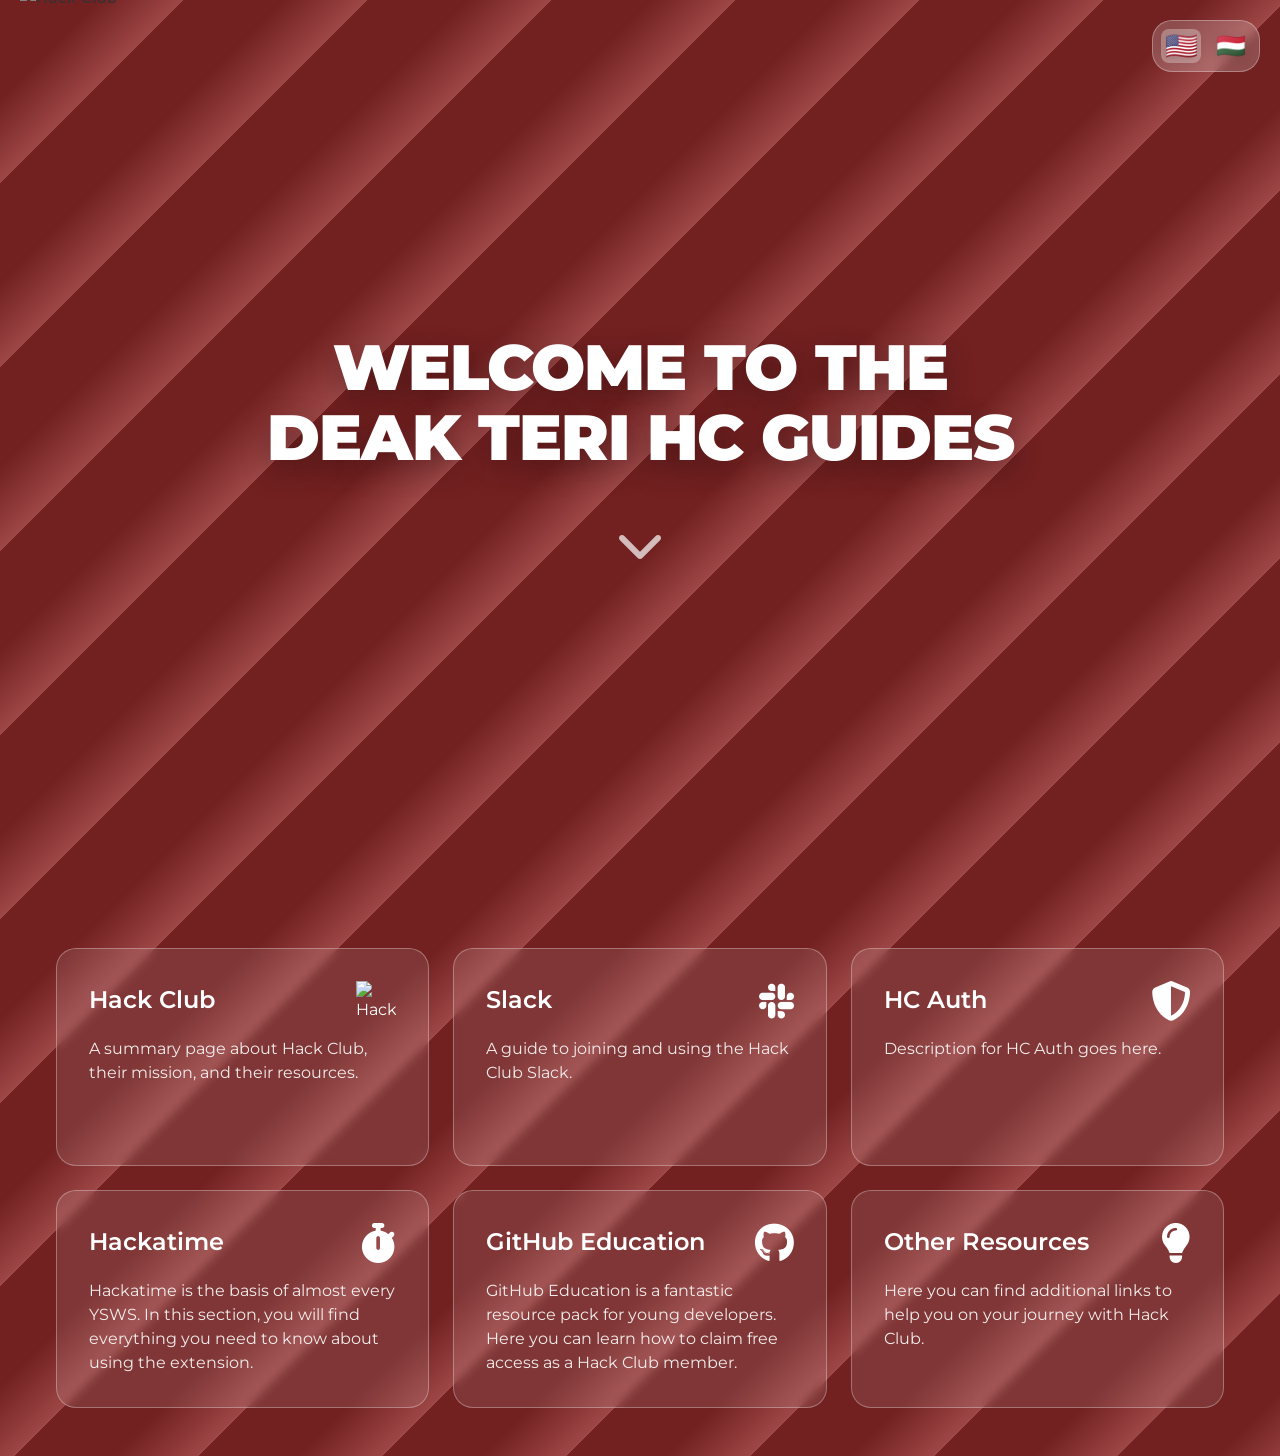
==== commit 9e477e43: "Change the HC flag's enter animation" ====
--- a/index.html
+++ b/index.html
@@ -5,13 +5,15 @@
     <meta name="viewport" content="width=device-width,initial-scale=1" />
     <title>HC Guides</title>
     <link rel="stylesheet" href="https://cdnjs.cloudflare.com/ajax/libs/font-awesome/6.5.1/css/all.min.css">
-    <link rel="stylesheet" href="css/styles.css">
+    <link rel="stylesheet" href="/css/styles.css">
+    <link rel="stylesheet" href="/css/flag-animation.css">
     <script>
         const savedLang = localStorage.getItem('preferredLanguage') || 'en';
         document.documentElement.setAttribute('data-initial-lang', savedLang);
     </script>
 </head>
 <body>
+    <a href="https://hackclub.com/"><img class="orpheus-flag" style="position: absolute; top: -15px; left: 20px; border: 0; width: 200px; z-index: 999;" src="https://assets.hackclub.com/flag-orpheus-top.svg" alt="Hack Club"/></a>
     <div class="lang-toggle-container">
         <div class="lang-bg"></div>
         <div class="lang-option" id="lang-en" onclick="setLanguage('en')">
@@ -24,47 +26,47 @@
 
     <section class="welcome-screen">
         <h1 class="glassy-text" data-i18n="website-title">Welcome to the Deak Teri HC Guides</h1>
-        <i id="scroll-arrow" class="fa-solid fa-chevron-down scroll-indicator" role="button" tabindex="0"></i>
+        <i id="scroll-arrow" class="fa-solid fa-chevron-down scroll-indicator" role="button" tabindex="0" aria-label="Scroll to guides"></i>
     </section>
 
     <main class="hero">
         <div class="tile-grid">
-            <a href="guides/hack-club.html" class="tile">
+            <a href="/hack-club" class="tile">
                 <div class="tile-header">
                     <h2>Hack Club</h2>
-                    <i class="fa-solid fa-code"></i>
+                    <img src="/assets/hc-icon-white-transparent.svg" alt="Hack Club" style="height: 2.5rem; width: 2.5rem;">
                 </div>
                 <p class="tile-description" data-i18n="hack-club-intro">Description for Hack Club goes here.</p>
             </a>
-            <a href="guides/slack.html" class="tile">
+            <a href="/slack" class="tile">
                 <div class="tile-header">
                     <h2>Slack</h2>
                     <i class="fa-brands fa-slack"></i>
                 </div>
                 <p class="tile-description" data-i18n="slack-intro">Description for Slack goes here.</p>
             </a>
-            <a href="guides/hc-identity.html" class="tile">
+            <a href="/hc-auth" class="tile">
                 <div class="tile-header">
-                    <h2>HC Identity</h2>
-                    <i class="fa-solid fa-fingerprint"></i>
+                    <h2>HC Auth</h2>
+                    <i class="fa-solid fa-shield-halved"></i>
                 </div>
-                <p class="tile-description" data-i18n="hc-identity-intro">Description for HC Identity goes here.</p>
+                <p class="tile-description" data-i18n="hc-auth-intro">Description for HC Auth goes here.</p>
             </a>
-            <a href="guides/hackatime.html" class="tile">
+            <a href="/hackatime" class="tile">
                 <div class="tile-header">
                     <h2>Hackatime</h2>
                     <i class="fa-solid fa-stopwatch"></i>
                 </div>
                 <p class="tile-description" data-i18n="hackatime-intro">Description for Hackatime goes here.</p>
             </a>
-            <a href="guides/github-education.html" class="tile">
+            <a href="/github-education" class="tile">
                 <div class="tile-header">
-                    <h2>Github Education</h2>
+                    <h2>GitHub Education</h2>
                     <i class="fa-brands fa-github"></i>
                 </div>
-                <p class="tile-description" data-i18n="github-education-intro">Description for Github Education goes here.</p>
+                <p class="tile-description" data-i18n="github-education-intro">Description for GitHub Education goes here.</p>
             </a>
-            <a href="guides/other-resources.html" class="tile">
+            <a href="/other-resources" class="tile">
                 <div class="tile-header">
                     <h2 data-i18n="other-resources-title">Other Resources</h2>
                     <i class="fa-solid fa-lightbulb"></i>
@@ -74,7 +76,7 @@
         </div>
     </main>
 
-    <script src="js/i18n.js"></script>
-    <script src="js/main.js"></script>
+    <script src="/js/i18n.js"></script>
+    <script src="/js/main.js"></script>
 </body>
 </html>
--- a/css/styles.css
+++ b/css/styles.css
@@ -194,7 +194,7 @@
 .tile:nth-child(6) { transition-delay: 0.6s; }
 
 .tile.visible:hover {
-    transform: translateY(-5px);
+    transform: translateY(-3px);
     background: rgba(255, 255, 255, 0.2);
     box-shadow: 0 10px 20px rgba(0,0,0,0.2);
 }
@@ -322,35 +322,12 @@
     }
 }
 
-@property --angle {
-  syntax: '<angle>';
-  initial-value: 0deg;
-  inherits: false;
-}
-
-@keyframes rotate-border {
-  to {
-    --angle: 360deg;
-  }
-}
-
 .tile::after {
     content: '';
     position: absolute;
     inset: 0;
     border-radius: 20px;
-    padding: 2px;
-    background: conic-gradient(from var(--angle), transparent 50%, white);
-    -webkit-mask: 
-        linear-gradient(#fff 0 0) content-box, 
-        linear-gradient(#fff 0 0);
-    mask: 
-        linear-gradient(#fff 0 0) content-box, 
-        linear-gradient(#fff 0 0);
-    -webkit-mask-composite: xor;
-    mask-composite: exclude;
-    animation: rotate-border 3s linear infinite;
-    animation-play-state: paused;
+    border: 2px solid white;
     pointer-events: none;
     z-index: 1;
     opacity: 0;
@@ -359,5 +336,4 @@
 
 .tile.visible:hover::after {
     opacity: 1;
-    animation-play-state: running;
-}
+}
--- a/css/flag-animation.css
+++ b/css/flag-animation.css
@@ -0,0 +1,12 @@
+.orpheus-flag {
+    transform-origin: top left;
+    animation: flag-swing 1.2s ease-in-out forwards;
+}
+
+@keyframes flag-swing {
+    0% { transform: rotate(-90deg); opacity: 0; }
+    40% { transform: rotate(15deg); opacity: 1; }
+    60% { transform: rotate(-10deg); }
+    80% { transform: rotate(5deg); } 
+    100% { transform: rotate(0deg); } 
+}
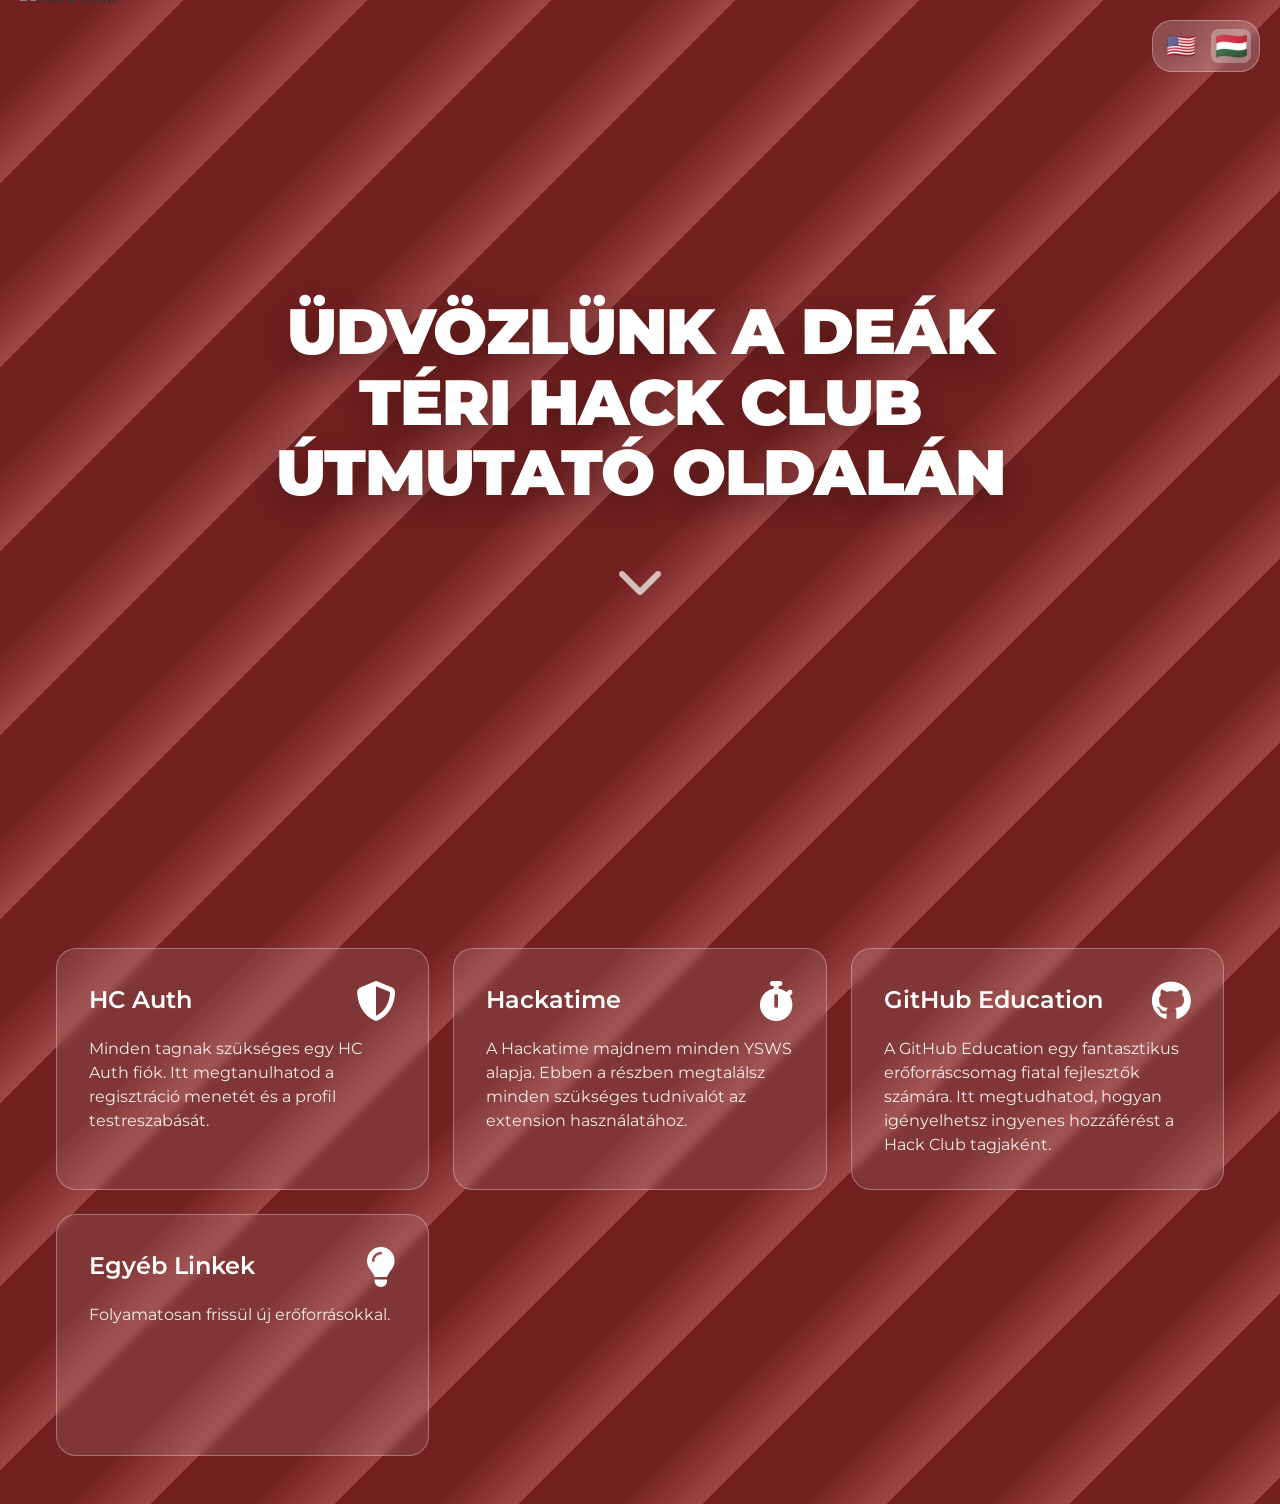
==== commit fc11a8dc: "Change the default language to Hungarian" ====
--- a/index.html
+++ b/index.html
@@ -4,11 +4,12 @@
     <meta charset="utf-8" />
     <meta name="viewport" content="width=device-width,initial-scale=1" />
     <title>HC Guides</title>
+    <link rel="icon" type="image/png" href="/assets/icon.png">
     <link rel="stylesheet" href="https://cdnjs.cloudflare.com/ajax/libs/font-awesome/6.5.1/css/all.min.css">
     <link rel="stylesheet" href="/css/styles.css">
     <link rel="stylesheet" href="/css/flag-animation.css">
     <script>
-        const savedLang = localStorage.getItem('preferredLanguage') || 'en';
+        const savedLang = localStorage.getItem('preferredLanguage') || 'hu';
         document.documentElement.setAttribute('data-initial-lang', savedLang);
     </script>
 </head>
@@ -31,42 +32,30 @@
 
     <main class="hero">
         <div class="tile-grid">
-            <a href="/hack-club" class="tile">
-                <div class="tile-header">
-                    <h2>Hack Club</h2>
-                    <img src="/assets/hc-icon-white-transparent.svg" alt="Hack Club" style="height: 2.5rem; width: 2.5rem;">
-                </div>
-                <p class="tile-description" data-i18n="hack-club-intro">Description for Hack Club goes here.</p>
-            </a>
-            <a href="/slack" class="tile">
-                <div class="tile-header">
-                    <h2>Slack</h2>
-                    <i class="fa-brands fa-slack"></i>
-                </div>
-                <p class="tile-description" data-i18n="slack-intro">Description for Slack goes here.</p>
-            </a>
-            <a href="/hc-auth" class="tile">
+
+            <a href="/hc-auth/" class="tile">
                 <div class="tile-header">
                     <h2>HC Auth</h2>
                     <i class="fa-solid fa-shield-halved"></i>
                 </div>
                 <p class="tile-description" data-i18n="hc-auth-intro">Description for HC Auth goes here.</p>
             </a>
-            <a href="/hackatime" class="tile">
+            <a href="/hackatime/" class="tile">
                 <div class="tile-header">
                     <h2>Hackatime</h2>
                     <i class="fa-solid fa-stopwatch"></i>
                 </div>
                 <p class="tile-description" data-i18n="hackatime-intro">Description for Hackatime goes here.</p>
             </a>
-            <a href="/github-education" class="tile">
+            <a href="/github-education/" class="tile">
                 <div class="tile-header">
                     <h2>GitHub Education</h2>
                     <i class="fa-brands fa-github"></i>
                 </div>
                 <p class="tile-description" data-i18n="github-education-intro">Description for GitHub Education goes here.</p>
             </a>
-            <a href="/other-resources" class="tile">
+
+            <a href="/other-resources/" class="tile">
                 <div class="tile-header">
                     <h2 data-i18n="other-resources-title">Other Resources</h2>
                     <i class="fa-solid fa-lightbulb"></i>
--- a/css/styles.css
+++ b/css/styles.css
@@ -75,8 +75,9 @@
 
 .lang-option {
     cursor: pointer;
-    padding: 5px;
-    border-radius: 50%;
+    width: 40px;
+    height: 34px;
+    border-radius: 8px;
     transition: all 0.3s ease;
     display: flex;
     align-items: center;
@@ -194,6 +195,7 @@
 .tile:nth-child(6) { transition-delay: 0.6s; }
 
 .tile.visible:hover {
+    transition-delay: 0s;
     transform: translateY(-3px);
     background: rgba(255, 255, 255, 0.2);
     box-shadow: 0 10px 20px rgba(0,0,0,0.2);
@@ -282,7 +284,7 @@
 .content h2 {
     margin-top: 2rem;
     margin-bottom: 1rem;
-    color: var(--color-medium);
+    color: white;
 }
 
 .content p {
@@ -321,19 +323,3 @@
         grid-template-columns: 1fr;
     }
 }
-
-.tile::after {
-    content: '';
-    position: absolute;
-    inset: 0;
-    border-radius: 20px;
-    border: 2px solid white;
-    pointer-events: none;
-    z-index: 1;
-    opacity: 0;
-    transition: opacity 0.3s;
-}
-
-.tile.visible:hover::after {
-    opacity: 1;
-}
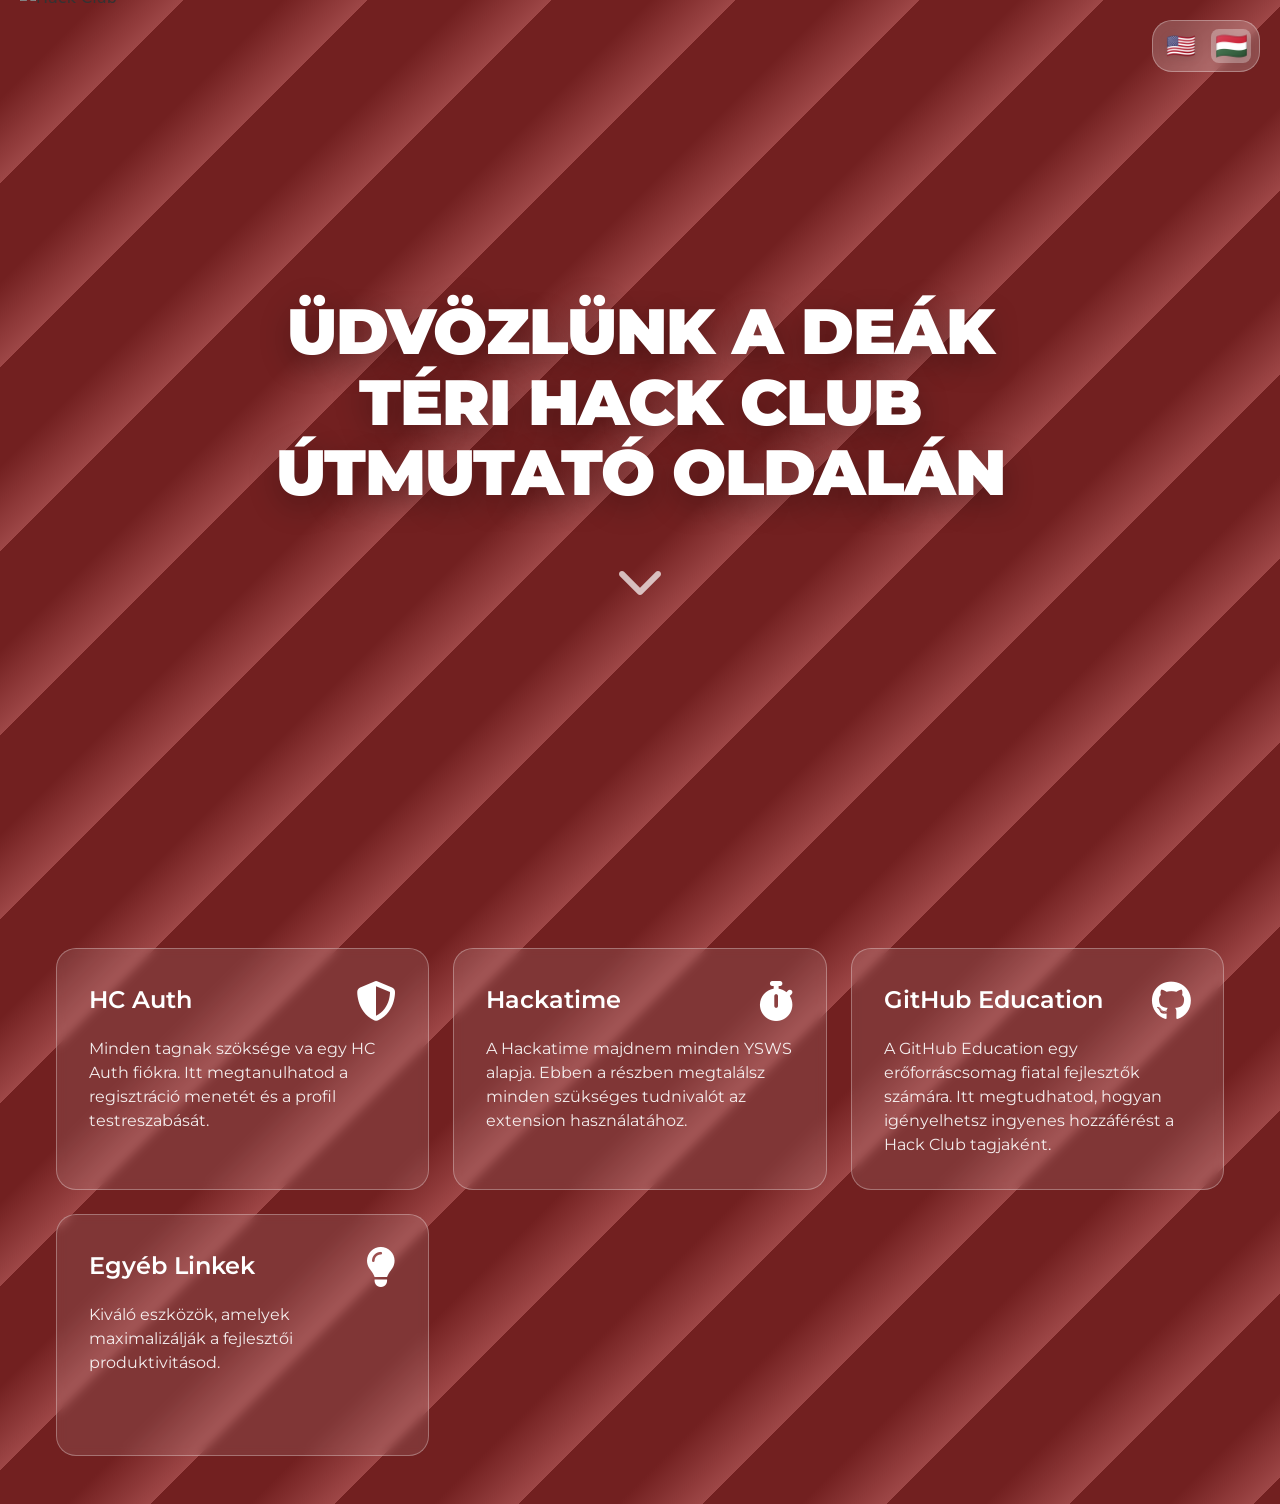
==== commit 30d3404d: "Add marked to the home page as well" ====
--- a/index.html
+++ b/index.html
@@ -12,6 +12,7 @@
         const savedLang = localStorage.getItem('preferredLanguage') || 'hu';
         document.documentElement.setAttribute('data-initial-lang', savedLang);
     </script>
+    <script src="https://cdn.jsdelivr.net/npm/marked/marked.min.js"></script>
 </head>
 <body>
     <a href="https://hackclub.com/"><img class="orpheus-flag" style="position: absolute; top: -15px; left: 20px; border: 0; width: 200px; z-index: 999;" src="https://assets.hackclub.com/flag-orpheus-top.svg" alt="Hack Club"/></a>
